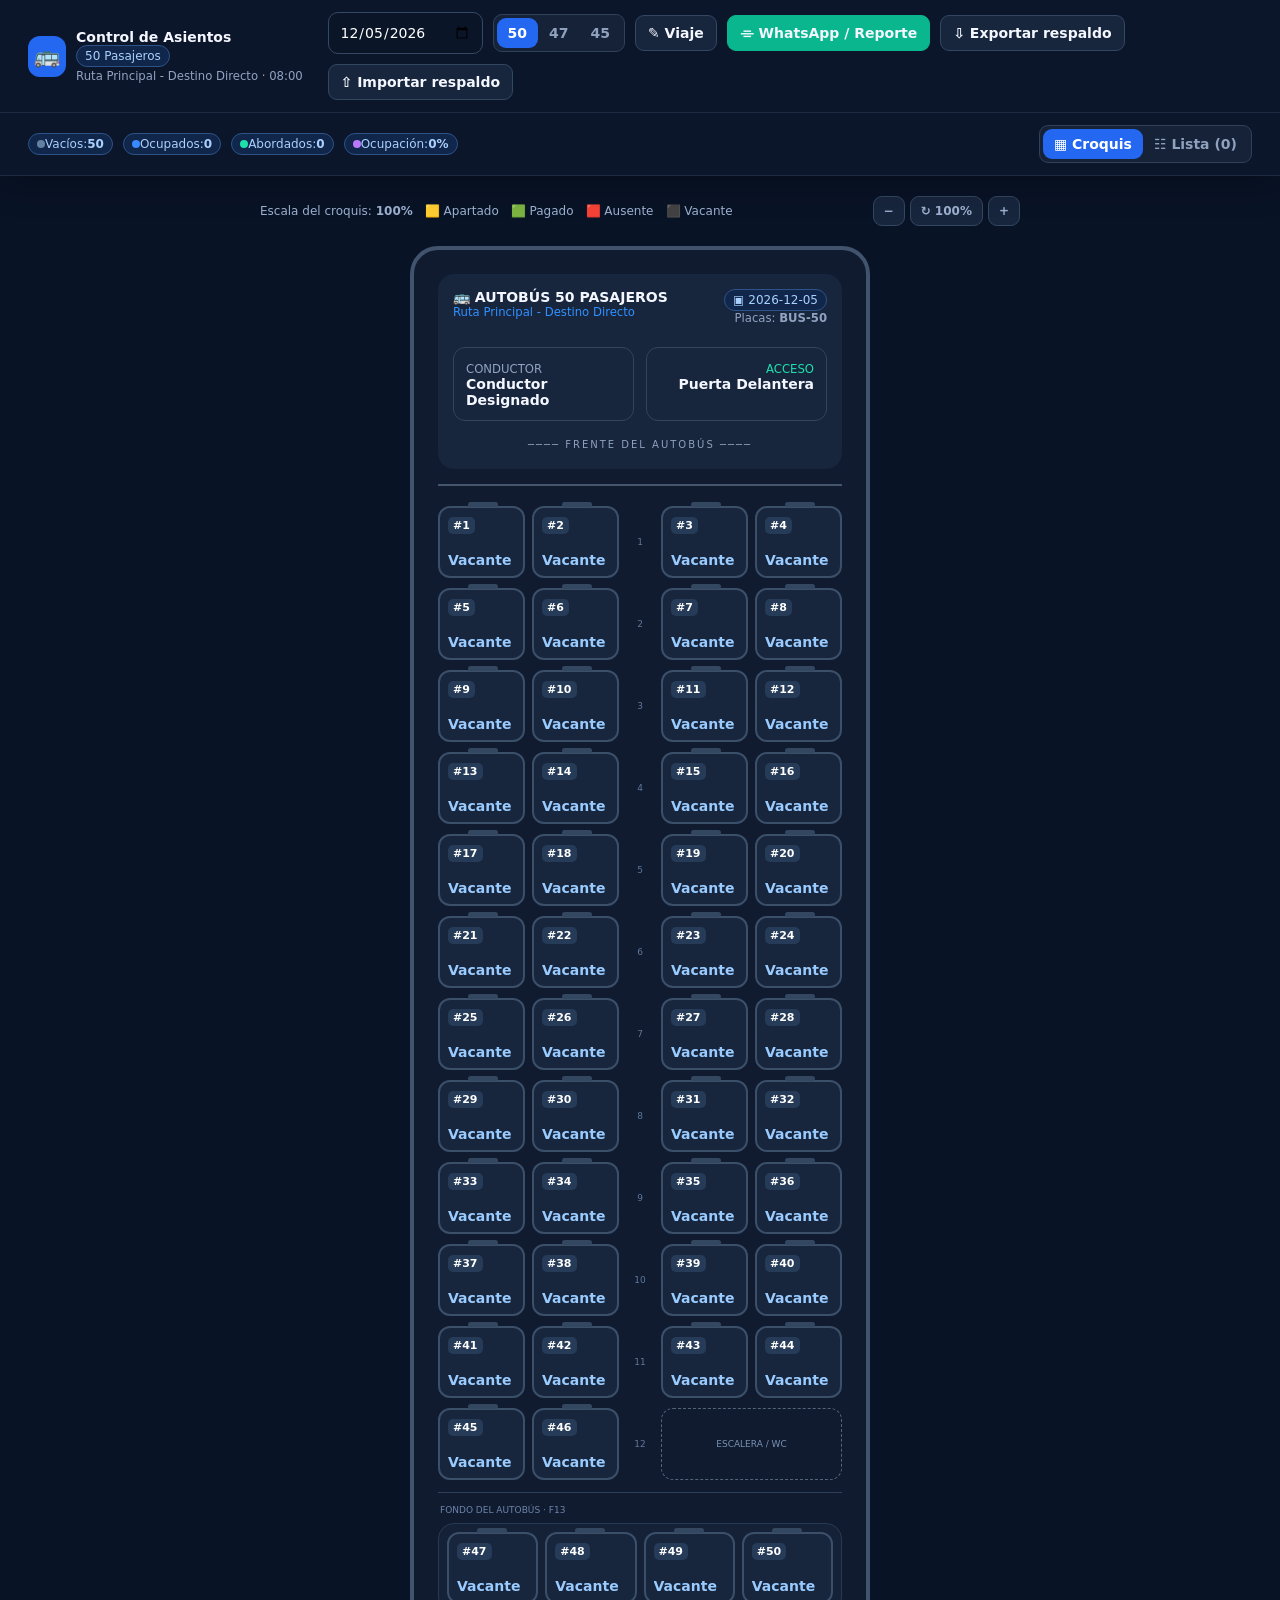
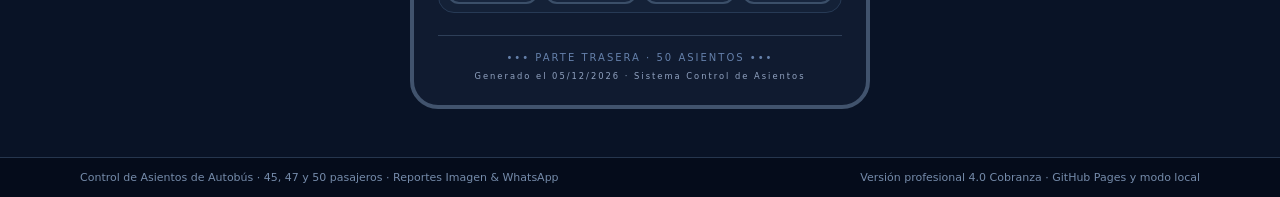
==== ControlAsientosPro_STANDALONE.html @ 3e4edfda "Add files via upload" ====
<!doctype html><html lang="es"><head><meta charset="utf-8"><meta name="viewport" content="width=device-width,initial-scale=1,viewport-fit=cover"><meta name="theme-color" content="#0c162a"><title>Control de Asientos</title><link rel="manifest" href="manifest.webmanifest"><link rel="icon" href="icons/icon.svg"><style>
:root{--bg:#091326;--panel:#111d33;--panel2:#17253d;--line:#2b3c58;--muted:#91a3c1;--blue:#2468f2;--green:#09b68d}*{box-sizing:border-box}body{margin:0;background:var(--bg);color:#f4f7ff;font:14px Inter,system-ui,Arial,sans-serif}button,input,select{font:inherit}button{cursor:pointer;color:inherit;background:#17253d;border:1px solid #344760;border-radius:9px;padding:9px 12px;font-weight:700}button:hover{filter:brightness(1.15)}header{position:sticky;top:0;z-index:10;background:#0c162a;border-bottom:1px solid #1e2b42;box-shadow:0 8px 30px #0004}.top,.sub{max-width:1450px;margin:auto;padding:12px 28px;display:flex;align-items:center;justify-content:space-between;gap:16px}.sub{border-top:1px solid #1e2b42}.brand,.controls,.titleWith{display:flex;align-items:center;gap:10px}.logo{display:grid;place-items:center;width:41px;height:41px;border-radius:12px;background:#2468f2;font-size:21px}.greenbg{background:var(--green)}small{color:var(--muted)}.tag,.pill{display:inline-flex;align-items:center;border:1px solid #2d5388;color:#aad0ff;background:#10264a;border-radius:20px;padding:3px 8px;font-size:12px}.controls{flex-wrap:wrap}.controls input{width:155px}.seg{display:flex;background:#152238;border:1px solid #30415a;border-radius:9px;padding:3px}.seg button{border:0;background:transparent;padding:7px 11px;color:#8fa1bd}.seg .on{color:white;background:var(--blue)}.green{background:var(--green);border-color:var(--green)}input,select{width:100%;color:white;background:#0b1528;border:1px solid #354863;border-radius:10px;padding:11px;outline:none}input:focus,select:focus{border-color:#2877ff}.statsWrap{display:flex;gap:10px;flex-wrap:wrap}.pill i{width:8px;height:8px;border-radius:50%;background:#62809f}.legend{max-width:760px;margin:20px auto;display:flex;align-items:center;gap:12px;flex-wrap:wrap;color:#9db0cf;font-size:12px}.zoom{margin-left:auto;display:flex;gap:5px}.zoom button{padding:7px 10px}main{min-height:80vh;padding:0 20px 48px}.bus{width:460px;margin:auto;border:4px solid #41536d;border-radius:28px;background:#101b30;padding:24px;transform-origin:top center}.busHead{background:#17253d;border-radius:16px;padding:15px}.busTitle{display:flex;justify-content:space-between;gap:8px}.driverRow{display:grid;grid-template-columns:1fr 1fr;gap:12px;margin-top:22px}.info{border:1px solid #33445c;border-radius:12px;padding:12px}.front{text-align:center;margin:18px 0 4px;color:#8fa1bd;font-size:10px;letter-spacing:2px}.seatgrid{display:grid;grid-template-columns:1fr 1fr 28px 1fr 1fr;gap:10px 7px;border-top:2px solid #45556c;padding-top:20px;margin-top:15px}.seat{position:relative;min-height:72px;text-align:left;border:2px solid #3b4f69;background:#17253d;color:#9acbff;border-radius:12px;padding:8px}.seat:before{content:'';position:absolute;top:-6px;left:28px;width:30px;height:5px;border-radius:3px;background:#344760}.seat b{background:#263b57;color:white;border-radius:5px;padding:2px 5px;font-size:11px}.seat span{display:block;margin-top:20px;font-weight:700;overflow:hidden;text-overflow:ellipsis}.seat.reserved{border-color:#eab308;color:#fde68a;background:#eab30818}.seat.paid{border-color:#10b981;color:#a7f3d0;background:#10b98118}.seat.absent{border-color:#ef4444;color:#fecaca;background:#ef444418}.rownum{display:grid;place-items:center;color:#60789a;font-size:9px}.wc{grid-column:4/6;border:1px dashed #52637a;border-radius:12px;display:grid;place-items:center;color:#7890b1;font-size:9px}.rearLabel{border-top:1px solid #2e3f58;margin-top:12px;padding:12px 2px 8px;color:#6d85aa;font-size:9px}.rear{display:grid;grid-template-columns:repeat(4,1fr);gap:7px;background:#142137;border:1px solid #273a55;border-radius:16px;padding:8px}.rearFoot{text-align:center;border-top:1px solid #2e3f58;margin-top:22px;padding-top:16px;color:#6580aa;font-size:10px;letter-spacing:2px}.searchbar{max-width:1120px;margin:32px auto 16px;background:#17253d;border:1px solid #30425c;border-radius:16px;padding:16px;display:flex;gap:12px}.searchbar input{flex:1}.filters{flex-shrink:0}.cards{max-width:1120px;margin:auto;display:grid;grid-template-columns:repeat(3,1fr);gap:12px}.seatCard{display:flex;align-items:center;gap:12px;text-align:left;padding:14px;border-radius:14px;min-height:70px}.num{display:grid;place-items:center;width:42px;height:42px;background:#263952;border-radius:11px;color:#a9c8ef}.seatCard .copy{flex:1}.seatCard .copy b,.seatCard .copy small{display:block}.seatCard .chair{color:#637b9b;font-size:20px}.overlay{position:fixed;inset:0;z-index:50;background:#000b;display:grid;place-items:center;padding:18px;backdrop-filter:blur(5px)}[hidden]{display:none!important}.modal{width:min(730px,100%);max-height:92vh;background:#111d33;border:1px solid #263a57;border-radius:24px;overflow:hidden;box-shadow:0 25px 90px #000}.modal.small{width:min(520px,100%);padding:20px}.modalHead{display:flex;align-items:center;justify-content:space-between;gap:12px;padding:16px 20px;border-bottom:1px solid #23344e}.small .modalHead{padding:0 0 15px}.modalHead h2{margin:0}.x{font-size:22px;padding:7px 12px}.form{display:grid;gap:14px;padding:18px 0}.form label{font-size:11px;text-transform:uppercase;color:#9aabc4;font-weight:800}.form input,.form select{margin-top:7px}.two{display:grid;grid-template-columns:1fr 1fr;gap:12px}.actions{display:flex;gap:10px}.primary{flex:1;background:var(--blue);border-color:var(--blue)}.danger{background:#491825;border-color:#813043;color:#ffb5c0}.tabs{display:grid;grid-template-columns:repeat(3,1fr);border-bottom:1px solid #30425a}.tabs button{border:0;border-bottom:2px solid transparent;border-radius:0;background:transparent;color:#91a2bf;padding:15px}.tabs button.on{color:#1de0ad;border-bottom-color:#1de0ad}.reportBody{overflow:auto;max-height:70vh;padding:20px}.reportActions{display:grid;grid-template-columns:1fr 1fr;gap:10px}.reportActions button{min-height:54px}.format{margin:18px 0;display:flex;align-items:center;justify-content:space-between;gap:10px;background:#17253d;border:1px solid #293c59;border-radius:12px;padding:12px;color:#91a2bf;font-size:12px}.caption{color:#9baac2;font-size:12px;font-weight:800}.preview{background:#071126;padding:12px;border:1px solid #263958;border-radius:17px}.reportCard{background:#111d33;border:1px solid #384a65;border-radius:16px;padding:24px}.reportTitle{display:flex;align-items:start;justify-content:space-between;border-bottom:1px solid #2a3c57;padding-bottom:18px}.tripfacts,.summary{display:grid;grid-template-columns:repeat(4,1fr);gap:8px;margin-top:18px}.tripfacts{background:#050d20;border:1px solid #293b57;border-radius:12px;padding:15px}.tripfacts small,.summary small{display:block;font-size:9px}.progress{height:8px;background:#1c2b42;border-radius:8px;overflow:hidden}.progress div{height:100%;background:#08bd91}.summary>div{background:#1a2740;border-radius:8px;text-align:center;padding:12px}.manifest{margin-top:18px}.manifestRow{display:flex;justify-content:space-between;border-bottom:1px solid #26364e;padding:8px}.empty{border:1px dashed #354762;border-radius:12px;padding:28px;text-align:center;color:#92a4bf}.modalFoot{display:flex;justify-content:flex-end;border-top:1px solid #26364e;padding:12px 20px}footer{display:flex;justify-content:space-between;gap:20px;background:#050c1b;border-top:1px solid #26364e;padding:13px max(20px,calc((100% - 1120px)/2));color:#758baa;font-size:11px}#toast{position:fixed;z-index:100;right:20px;bottom:20px;background:#14243c;border:1px solid #3c5476;border-radius:10px;padding:12px 16px;opacity:0;transform:translateY(15px);transition:.2s;pointer-events:none}#toast.show{opacity:1;transform:none}@media(max-width:900px){.top,.sub{align-items:flex-start;flex-direction:column;padding:12px 16px}.cards{grid-template-columns:repeat(2,1fr)}.searchbar{flex-direction:column}.filters{overflow:auto}.reportActions{grid-template-columns:1fr}.format{align-items:flex-start;flex-direction:column}.tripfacts,.summary{grid-template-columns:repeat(2,1fr)}}@media(max-width:580px){main{padding-left:8px;padding-right:8px}.legend{padding:0 8px}.bus{width:430px}.cards{grid-template-columns:1fr}.two{grid-template-columns:1fr}.controls{width:100%}.controls>*{flex:1}.tabs button{font-size:10px;padding:12px 4px}.reportBody{padding:12px}.reportCard{padding:14px}.reportTitle{flex-direction:column}.titleWith h2{font-size:16px}footer{flex-direction:column}.searchbar{margin-top:15px}}
.three{display:grid;grid-template-columns:repeat(3,1fr);gap:12px}.financeBox{border:1px solid #315071;background:#0b172b;border-radius:14px;padding:14px}.financeBox h3{margin:0 0 12px;color:#60a5fa}.moneyLine{display:flex;gap:10px;flex-wrap:wrap;margin-top:6px;font-size:11px}.moneyLine .due{color:#fbbf24}.moneyLine .paidMoney{color:#34d399}.moneyLine .debt{color:#f87171}.financialSummary{display:grid;grid-template-columns:repeat(3,1fr);gap:8px;margin:14px 0}.financialSummary>div{background:#15243b;border:1px solid #2b405f;border-radius:10px;padding:12px;text-align:center}.financialSummary small{display:block}.financialSummary b{display:block;margin-top:5px;font-size:16px}.financeTable{width:100%;border-collapse:collapse;margin-top:12px;font-size:11px}.financeTable th,.financeTable td{padding:8px;border-bottom:1px solid #293b57;text-align:left}.financeTable th{color:#91a3c1}.right{text-align:right!important}@media(max-width:700px){.three,.financialSummary{grid-template-columns:1fr}.financeTable{font-size:10px}.financeTable th,.financeTable td{padding:6px}}
</style></head><body>
<header><div class="top"><div class="brand"><div class="logo">🚌</div><div><div><b>Control de Asientos</b> <span class="tag" id="capTag">50 Pasajeros</span></div><small id="tripLine">Ruta Principal - Destino Directo · 08:00</small></div></div><div class="controls"><input id="date" type="date"><div class="seg" id="caps"><button data-cap="50" class="on">50</button><button data-cap="47">47</button><button data-cap="45">45</button></div><button id="tripBtn">✎ Viaje</button><button class="green" id="reportBtn">⌯ WhatsApp / Reporte</button><button id="backupBtn">⇩ Exportar respaldo</button><button id="restoreBtn">⇧ Importar respaldo</button></div></div><div class="sub"><div id="stats"></div><div class="seg"><button id="layoutBtn" class="on">▦ Croquis</button><button id="listBtn">☷ Lista (<span id="listCount">0</span>)</button></div></div></header>
<main><div class="legend"><span>Escala del croquis: <b id="scaleLabel">100%</b></span><span>🟨 Apartado</span><span>🟩 Pagado</span><span>🟥 Ausente</span><span>⬛ Vacante</span><div class="zoom"><button id="zoomOut">−</button><button id="zoomReset">↻ 100%</button><button id="zoomIn">+</button></div></div><section id="layoutView"><div id="bus" class="bus"></div></section><section id="listView" hidden><div class="searchbar"><input id="search" placeholder="⌕  Buscar por asiento (#), nombre, boleto o destino..."><div id="filters" class="seg filters"><button data-filter="all" class="on">Todos</button><button data-filter="occupied">Ocupados</button><button data-filter="paid">Abordados</button><button data-filter="vacant">Vacantes</button></div></div><div id="seatList" class="cards"></div></section></main>
<footer>Control de Asientos de Autobús · 45, 47 y 50 pasajeros · Reportes Imagen & WhatsApp <span>Versión profesional 4.0 Cobranza · GitHub Pages y modo local</span></footer>
<div id="seatModal" class="overlay" hidden><div class="modal small"><div class="modalHead"><div><small>ADMINISTRAR ASIENTO</small><h2 id="seatTitle"></h2></div><button class="x" data-close="seatModal">×</button></div><div class="form"><label>Nombre del pasajero<input id="passenger" autocomplete="name"></label><div class="two"><label>Teléfono<input id="phone" inputmode="tel"></label><label>Estado<select id="status"><option value="reserved">Apartado</option><option value="paid">Pagado / abordado</option><option value="absent">Ausente</option></select></label></div><div class="two"><label>Origen<input id="origin"></label><label>Destino<input id="destination"></label></div><label>Boleto / referencia<input id="ticket"></label><div class="financeBox"><h3>Control de cobro</h3><div class="three"><label>Cantidad a cobrar (MXN)<input id="fare" type="number" min="0" step="0.01" inputmode="decimal" placeholder="0.00"></label><label>Cantidad abonada (MXN)<input id="deposit" type="number" min="0" step="0.01" inputmode="decimal" placeholder="0.00"></label><label>Saldo pendiente (MXN)<input id="balance" type="text" readonly></label></div><small>El saldo se calcula automáticamente: cantidad a cobrar menos cantidad abonada.</small></div></div><div class="actions"><button class="primary" id="saveSeat">✓ Guardar asiento</button><button class="danger" id="freeSeat">⊘ Liberar</button></div></div></div>
<div id="tripModal" class="overlay" hidden><div class="modal small"><div class="modalHead"><h2>Configuración del viaje</h2><button class="x" data-close="tripModal">×</button></div><div class="form"><label>Ruta<input id="route"></label><label>Hora de salida<input type="time" id="time"></label><label>Conductor<input id="driver"></label><label>Placas / unidad<input id="plate"></label></div><div class="actions"><button class="primary" id="saveTrip">Guardar viaje</button></div></div></div>
<div id="reportModal" class="overlay" hidden><div class="modal report"><div class="modalHead"><div class="titleWith"><div class="logo greenbg">⌯</div><div><h2>Reporte PDF, WhatsApp y Correo</h2><small>Genera un PDF, descarga, comparte por WhatsApp o envía por correo</small></div></div><button class="x" data-close="reportModal">×</button></div><div class="tabs"><button class="on" data-rtab="manifest">▣ Reporte Manifiesto</button><button data-rtab="layout">▧ Croquis Autobús</button><button data-rtab="json">◫ Respaldo JSON</button></div><div class="reportBody"><div class="reportActions"><button class="green" id="downloadPdf">▣ Crear y Descargar Reporte PDF</button><button id="sharePdf">⌯ Compartir PDF (WhatsApp / Correo)</button><button id="emailPdf">✉ Enviar por Correo</button><button id="whatsappPdf">◯ Enviar por WhatsApp</button><button id="shareImage">⌯ Compartir Imagen</button><button id="downloadImage">⇩ Descargar Imagen (PNG)</button><button id="copyImage">▣ Copiar Imagen (WhatsApp Web PC)</button><button id="shareText">➤ Enviar Resumen de Texto</button></div><div class="format"><b>Formato de Imagen Generada:</b><div class="seg"><button data-format="png" class="on">PNG (Alta Nitidez)</button><button data-format="jpg">JPG (Menor Peso)</button></div></div><p class="caption">VISTA PREVIA DEL REPORTE IMAGEN QUE SE ENVIARÁ:</p><div id="reportPreview" class="preview"></div></div><div class="modalFoot"><button data-close="reportModal">Cerrar</button></div></div></div>
<div id="toast"></div><input id="importFile" type="file" accept="application/json" hidden><script>
const KEY='controlAsientos_v4';const $=s=>document.querySelector(s),$$=s=>[...document.querySelectorAll(s)];
const blank=()=>Array.from({length:50},(_,i)=>({id:i+1,status:'vacant',passenger:'',phone:'',origin:'',destination:'',ticket:'',fare:0,deposit:0}));
let state=JSON.parse(localStorage.getItem(KEY)||'null')||{capacity:50,date:new Date().toISOString().slice(0,10),scale:100,view:'layout',filter:'all',format:'png',trip:{route:'Ruta Principal - Destino Directo',time:'08:00',driver:'Conductor Designado',plate:'BUS-50'},seats:blank()};
state.seats=(state.seats||blank()).map((s,i)=>({...blank()[i],...s,fare:Number(s.fare)||0,deposit:Number(s.deposit)||0}));let selected=null;const money=n=>new Intl.NumberFormat('es-MX',{style:'currency',currency:'MXN'}).format(Number(n)||0);const balanceOf=s=>Math.max(0,(Number(s.fare)||0)-(Number(s.deposit)||0));const labels={vacant:'Vacante',reserved:'Apartado',paid:'Pagado',absent:'Ausente'};
function save(){localStorage.setItem(KEY,JSON.stringify(state))}function toast(t){let e=$('#toast');e.textContent=t;e.classList.add('show');setTimeout(()=>e.classList.remove('show'),1800)}
function stats(){let a=state.seats.slice(0,state.capacity),occupied=a.filter(s=>s.status!='vacant').length,paid=a.filter(s=>s.status=='paid').length;const totalFare=a.reduce((t,s)=>t+(Number(s.fare)||0),0),totalDeposit=a.reduce((t,s)=>t+(Number(s.deposit)||0),0),totalBalance=Math.max(0,totalFare-totalDeposit);return{occupied,paid,vacant:state.capacity-occupied,percent:Math.round(occupied/state.capacity*100),reserved:a.filter(s=>s.status=='reserved').length,totalFare,totalDeposit,totalBalance}}
function seatButton(s){return `<button class="seat ${s.status}" data-seat="${s.id}"><b>#${s.id}</b><span>${s.passenger||labels[s.status]}${s.passenger?`<small style="display:block;margin-top:4px;color:${balanceOf(s)>0?'#fbbf24':'#34d399'}">${balanceOf(s)>0?'Debe '+money(balanceOf(s)):'Liquidado'}</small>`:''}</span></button>`}
function renderBus(){let rows='';for(let r=0;r<11;r++){let ids=[r*4+1,r*4+2,null,r*4+3,r*4+4];rows+=ids.map(id=>id?seatButton(state.seats[id-1]):`<div class="rownum">${r+1}</div>`).join('')}let extra='';if(state.capacity>=45)extra+=seatButton(state.seats[44]);if(state.capacity>=46)extra+=seatButton(state.seats[45]);extra+=`<div class="rownum">12</div><div class="wc">ESCALERA / WC</div>`;let rear=[47,48,49,50].filter(n=>n<=state.capacity).map(n=>seatButton(state.seats[n-1])).join('');$('#bus').innerHTML=`<div class="busHead"><div class="busTitle"><div><b>🚌 AUTOBÚS ${state.capacity} PASAJEROS</b><small style="display:block;color:#3191ff">${state.trip.route}</small></div><div style="text-align:right"><span class="tag">▣ ${state.date}</span><small style="display:block">Placas: <b>${state.trip.plate}</b></small></div></div><div class="driverRow"><div class="info"><small>CONDUCTOR</small><br><b>${state.trip.driver}</b></div><div class="info" style="text-align:right"><small style="color:#1de0ad">ACCESO</small><br><b>Puerta Delantera</b></div></div><div class="front">──── FRENTE DEL AUTOBÚS ────</div></div><div class="seatgrid">${rows}${extra}</div><div class="rearLabel">FONDO DEL AUTOBÚS · F13</div><div class="rear">${rear}</div><div class="rearFoot">••• PARTE TRASERA · ${state.capacity} ASIENTOS •••<small style="display:block;margin-top:8px">Generado el ${state.date.split('-').reverse().join('/')} · Sistema Control de Asientos</small></div>`;$('#bus').style.transform=`scale(${state.scale/100})`}
function renderList(){let q=$('#search').value.toLowerCase();let arr=state.seats.slice(0,state.capacity).filter(s=>{let match=!q||('#'+s.id+' '+s.passenger+' '+s.ticket+' '+s.destination).toLowerCase().includes(q);let f=state.filter=='all'||state.filter=='vacant'&&s.status=='vacant'||state.filter=='paid'&&s.status=='paid'||state.filter=='occupied'&&s.status!='vacant';return match&&f});$('#seatList').innerHTML=arr.map(s=>`<button class="seatCard ${s.status}" data-seat="${s.id}"><span class="num">#${s.id}</span><span class="copy"><b>${s.passenger||labels[s.status]}</b><small>${s.passenger?(s.destination||'Sin destino'):'Toca para asignar pasajero'}</small>${s.passenger?`<span class="moneyLine"><b class="due">Cobro ${money(s.fare)}</b><b class="paidMoney">Abono ${money(s.deposit)}</b><b class="debt">Saldo ${money(balanceOf(s))}</b></span>`:''}</span><span class="chair">▱</span></button>`).join('')}
function render(){let st=stats();$('#date').value=state.date;$('#capTag').textContent=state.capacity+' Pasajeros';$('#tripLine').textContent=`${state.trip.route} · ${state.trip.time}`;$('#stats').innerHTML=`<div class="statsWrap"><span class="pill"><i></i>Vacíos: <b>${st.vacant}</b></span><span class="pill"><i style="background:#3989ff"></i>Ocupados: <b>${st.occupied}</b></span><span class="pill"><i style="background:#1de0ad"></i>Abordados: <b>${st.paid}</b></span><span class="pill"><i style="background:#b978ff"></i>Ocupación: <b>${st.percent}%</b></span></div>`;$('#listCount').textContent=st.occupied;$('#scaleLabel').textContent=state.scale+'%';$$('#caps button').forEach(b=>b.classList.toggle('on',+b.dataset.cap==state.capacity));$('#layoutView').hidden=state.view!='layout';$('#listView').hidden=state.view!='list';$('#layoutBtn').classList.toggle('on',state.view=='layout');$('#listBtn').classList.toggle('on',state.view=='list');renderBus();renderList();save()}
function openSeat(id){selected=state.seats[id-1];$('#seatTitle').textContent='Asiento #'+id;['passenger','phone','origin','destination','ticket'].forEach(k=>$('#'+k).value=selected[k]||'');$('#fare').value=selected.fare||'';$('#deposit').value=selected.deposit||'';updateBalanceField();$('#status').value=selected.status=='vacant'?'reserved':selected.status;$('#freeSeat').style.display=selected.status=='vacant'?'none':'';$('#seatModal').hidden=false}
document.addEventListener('click',e=>{let s=e.target.closest('[data-seat]');if(s)openSeat(+s.dataset.seat);let c=e.target.closest('[data-close]');if(c)$('#'+c.dataset.close).hidden=true});
function updateBalanceField(){const fare=Math.max(0,Number($('#fare').value)||0),deposit=Math.max(0,Number($('#deposit').value)||0);$('#balance').value=money(Math.max(0,fare-deposit));}$('#fare').oninput=updateBalanceField;$('#deposit').oninput=updateBalanceField;
$('#saveSeat').onclick=()=>{let p=$('#passenger').value.trim();if(!p)return toast('Captura el nombre del pasajero');Object.assign(selected,{passenger:p,phone:$('#phone').value,origin:$('#origin').value,destination:$('#destination').value,ticket:$('#ticket').value,fare:Math.max(0,Number($('#fare').value)||0),deposit:Math.max(0,Number($('#deposit').value)||0),status:$('#status').value});$('#seatModal').hidden=true;render();toast('Asiento guardado')};$('#freeSeat').onclick=()=>{Object.assign(selected,{status:'vacant',passenger:'',phone:'',origin:'',destination:'',ticket:'',fare:0,deposit:0});$('#seatModal').hidden=true;render();toast('Asiento liberado')};
$$('#caps button').forEach(b=>b.onclick=()=>{state.capacity=+b.dataset.cap;state.trip.plate='BUS-'+state.capacity;render()});$('#date').onchange=e=>{state.date=e.target.value;render()};$('#layoutBtn').onclick=()=>{state.view='layout';render()};$('#listBtn').onclick=()=>{state.view='list';render()};$('#zoomOut').onclick=()=>{state.scale=Math.max(70,state.scale-10);render()};$('#zoomIn').onclick=()=>{state.scale=Math.min(130,state.scale+10);render()};$('#zoomReset').onclick=()=>{state.scale=100;render()};$('#search').oninput=renderList;$$('#filters button').forEach(b=>b.onclick=()=>{state.filter=b.dataset.filter;$$('#filters button').forEach(x=>x.classList.toggle('on',x==b));renderList()});
$('#tripBtn').onclick=()=>{Object.entries(state.trip).forEach(([k,v])=>$('#'+k).value=v);$('#tripModal').hidden=false};$('#saveTrip').onclick=()=>{['route','time','driver','plate'].forEach(k=>state.trip[k]=$('#'+k).value);$('#tripModal').hidden=true;render();toast('Viaje actualizado')};
function reportText(){let st=stats(),p=state.seats.slice(0,state.capacity).filter(s=>s.status!='vacant');return `*REPORTE DE VIAJE Y COBRANZA*\n${state.trip.route}\nFecha: ${state.date}\nSalida: ${state.trip.time}\nConductor: ${state.trip.driver}\nUnidad: ${state.trip.plate}\nOcupación: ${st.occupied}/${state.capacity} (${st.percent}%)\n\n*RESUMEN DE COBRANZA*\nTotal a cobrar: ${money(st.totalFare)}\nTotal abonado: ${money(st.totalDeposit)}\nSaldo pendiente: ${money(st.totalBalance)}\n\n*PASAJEROS*\n${p.length?p.map(s=>`#${s.id} ${s.passenger} · ${labels[s.status]} · Cobro ${money(s.fare)} · Abono ${money(s.deposit)} · Saldo ${money(balanceOf(s))}${s.destination?' · '+s.destination:''}`).join('\n'):'Sin pasajeros asignados.'}`}
function renderReport(){let st=stats(),p=state.seats.slice(0,state.capacity).filter(s=>s.status!='vacant');$('#reportPreview').innerHTML=`<div class="reportCard" id="capture"><div class="reportTitle"><div><span class="tag">REPORTE DE VIAJE, MANIFIESTO Y COBRANZA</span><h2>${state.trip.route}</h2></div><div><small>Autobús / Placa</small><b style="display:block;color:#1de0ad">${state.trip.plate}</b></div></div><div class="tripfacts"><div><small>FECHA</small><b>${state.date}</b></div><div><small>HORA SALIDA</small><b>${state.trip.time}</b></div><div><small>CONDUCTOR</small><b>${state.trip.driver}</b></div><div><small>CAPACIDAD</small><b>${state.capacity} Asientos</b></div></div><p><b>Ocupación del Autobús</b><b style="float:right;color:#1de0ad">${st.occupied}/${state.capacity} (${st.percent}%)</b></p><div class="progress"><div style="width:${st.percent}%"></div></div><div class="summary"><div><small>Ocupados</small><b>${st.occupied}</b></div><div><small>Libres</small><b style="color:#1de0ad">${st.vacant}</b></div><div><small>Pagados</small><b style="color:#1de0ad">${st.paid}</b></div><div><small>Apartados</small><b style="color:#ffd21a">${st.reserved}</b></div></div><div class="financialSummary"><div><small>TOTAL A COBRAR</small><b style="color:#60a5fa">${money(st.totalFare)}</b></div><div><small>TOTAL ABONADO</small><b style="color:#34d399">${money(st.totalDeposit)}</b></div><div><small>SALDO PENDIENTE</small><b style="color:#f87171">${money(st.totalBalance)}</b></div></div><div class="manifest"><small>DETALLE POR PASAJERO / ASIENTO (${p.length})</small>${p.length?`<div style="overflow:auto"><table class="financeTable"><thead><tr><th>Asiento</th><th>Pasajero</th><th>Estado</th><th class="right">Cobro</th><th class="right">Abono</th><th class="right">Saldo</th></tr></thead><tbody>${p.map(s=>`<tr><td>#${s.id}</td><td>${s.passenger}</td><td>${labels[s.status]}</td><td class="right">${money(s.fare)}</td><td class="right">${money(s.deposit)}</td><td class="right" style="color:${balanceOf(s)>0?'#f87171':'#34d399'}">${money(balanceOf(s))}</td></tr>`).join('')}</tbody></table></div>`:'<div class="empty">Sin pasajeros asignados aún en este viaje.</div>'}</div></div>`}
$('#reportBtn').onclick=()=>{renderReport();$('#reportModal').hidden=false};$$('[data-format]').forEach(b=>b.onclick=()=>{state.format=b.dataset.format;$$('[data-format]').forEach(x=>x.classList.toggle('on',x==b));$('#downloadImage').textContent='⇩ Descargar Imagen ('+state.format.toUpperCase()+')';save()});
async function captureBlob(){let node=$('#capture'),clone=node.cloneNode(true),w=node.scrollWidth,h=node.scrollHeight;let css=[...document.styleSheets].map(s=>{try{return [...s.cssRules].map(r=>r.cssText).join('')}catch{return''}}).join('');let xml=`<svg xmlns="http://www.w3.org/2000/svg" width="${w}" height="${h}"><foreignObject width="100%" height="100%"><div xmlns="http://www.w3.org/1999/xhtml"><style>${css}</style>${clone.outerHTML}</div></foreignObject></svg>`;let svg=new Blob([xml],{type:'image/svg+xml'}),url=URL.createObjectURL(svg),img=new Image();await new Promise((res,rej)=>{img.onload=res;img.onerror=rej;img.src=url});let c=document.createElement('canvas');c.width=w*2;c.height=h*2;let x=c.getContext('2d');x.scale(2,2);x.drawImage(img,0,0);URL.revokeObjectURL(url);return await new Promise(res=>c.toBlob(res,state.format=='jpg'?'image/jpeg':'image/png',.92))}

function pdfEscape(s){return String(s).replace(/\\/g,'\\\\').replace(/\(/g,'\\(').replace(/\)/g,'\\)').replace(/[^\x20-\x7E]/g,c=>{const map={'á':'a','é':'e','í':'i','ó':'o','ú':'u','Á':'A','É':'E','Í':'I','Ó':'O','Ú':'U','ñ':'n','Ñ':'N','ü':'u','Ü':'U','•':'-'};return map[c]||'?'});}
function wrapPdf(text,max=88){const out=[];String(text).split('\n').forEach(line=>{if(!line){out.push('');return}let words=line.split(/\s+/),cur='';words.forEach(w=>{if((cur+' '+w).trim().length>max){out.push(cur);cur=w}else cur=(cur+' '+w).trim()});out.push(cur)});return out;}
function createPdfBlob(){
  const st=stats(), passengers=state.seats.slice(0,state.capacity).filter(s=>s.status!='vacant');
  const lines=[
    'REPORTE DE VIAJE Y MANIFIESTO','',state.trip.route,
    `Fecha: ${state.date}    Hora de salida: ${state.trip.time}`,
    `Conductor: ${state.trip.driver}`,
    `Autobus / Placa: ${state.trip.plate}    Capacidad: ${state.capacity} asientos`,
    `Ocupacion: ${st.occupied}/${state.capacity} (${st.percent}%)    Libres: ${st.vacant}    Pagados: ${st.paid}    Apartados: ${st.reserved}`,
    '', 'RESUMEN DE COBRANZA',
    `Total a cobrar: ${money(st.totalFare)}    Total abonado: ${money(st.totalDeposit)}    Saldo pendiente: ${money(st.totalBalance)}`,
    '','DETALLE POR PASAJERO / ASIENTO'
  ];
  if(!passengers.length) lines.push('Sin pasajeros asignados en este viaje.');
  passengers.forEach(s=>lines.push(`#${s.id} ${s.passenger} | ${labels[s.status]} | Cobro ${money(s.fare)} | Abono ${money(s.deposit)} | Saldo ${money(balanceOf(s))} | ${s.origin||'Sin origen'} - ${s.destination||'Sin destino'}${s.phone?' | Tel: '+s.phone:''}${s.ticket?' | Boleto: '+s.ticket:''}`));
  lines.push('','Generado por Control de Asientos de Autobus');
  const wrapped=wrapPdf(lines.join('\n'));
  const pages=[]; for(let i=0;i<wrapped.length;i+=48) pages.push(wrapped.slice(i,i+48));
  const objects=[]; const add=s=>(objects.push(s),objects.length);
  const font=add('<< /Type /Font /Subtype /Type1 /BaseFont /Helvetica >>');
  const pageIds=[];
  const contentIds=[];
  pages.forEach((page,pi)=>{
    let y=760, cmds=['BT','/F1 10 Tf'];
    page.forEach((line,li)=>{const size=(pi===0&&li===0)?16:10;cmds.push(`/${'F1'} ${size} Tf 50 ${y} Td (${pdfEscape(line)}) Tj ${-50} ${-(y-14)} Td`);y-=14});
    cmds.push('ET'); const stream=cmds.join('\n');
    contentIds.push(add(`<< /Length ${stream.length} >>\nstream\n${stream}\nendstream`));
    pageIds.push(add('PENDING'));
  });
  const pagesId=objects.length+1; objects.push('PAGES_PENDING');
  pageIds.forEach((id,i)=>objects[id-1]=`<< /Type /Page /Parent ${pagesId} 0 R /MediaBox [0 0 612 792] /Resources << /Font << /F1 ${font} 0 R >> >> /Contents ${contentIds[i]} 0 R >>`);
  objects[pagesId-1]=`<< /Type /Pages /Kids [${pageIds.map(id=>id+' 0 R').join(' ')}] /Count ${pageIds.length} >>`;
  const catalog=add(`<< /Type /Catalog /Pages ${pagesId} 0 R >>`);
  let pdf='%PDF-1.4\n', offsets=[0]; objects.forEach((o,i)=>{offsets[i+1]=pdf.length;pdf+=`${i+1} 0 obj\n${o}\nendobj\n`});
  const xref=pdf.length; pdf+=`xref\n0 ${objects.length+1}\n0000000000 65535 f \n`; for(let i=1;i<=objects.length;i++)pdf+=String(offsets[i]).padStart(10,'0')+' 00000 n \n';
  pdf+=`trailer\n<< /Size ${objects.length+1} /Root ${catalog} 0 R >>\nstartxref\n${xref}\n%%EOF`;
  return new Blob([pdf],{type:'application/pdf'});
}
function pdfFile(){return new File([createPdfBlob()],`reporte-asientos-${state.date}.pdf`,{type:'application/pdf'});}
function downloadPdf(){const f=pdfFile(),a=document.createElement('a');a.href=URL.createObjectURL(f);a.download=f.name;a.click();setTimeout(()=>URL.revokeObjectURL(a.href),1000);toast('Reporte PDF descargado');}
async function sharePdf(){const f=pdfFile();if(navigator.share&&navigator.canShare?.({files:[f]})){try{await navigator.share({title:'Reporte de viaje',text:reportText(),files:[f]})}catch(e){if(e.name!='AbortError')toast('No fue posible compartir el PDF')}}else{downloadPdf();toast('PDF descargado. Adjuntalo en WhatsApp o correo.')}}
$('#downloadPdf').onclick=downloadPdf;
$('#sharePdf').onclick=sharePdf;
$('#whatsappPdf').onclick=async()=>{const f=pdfFile();if(navigator.share&&navigator.canShare?.({files:[f]})){try{await navigator.share({title:'Reporte para WhatsApp',text:reportText(),files:[f]})}catch(e){if(e.name!='AbortError')toast('No fue posible compartir')}}else{downloadPdf();window.open('https://wa.me/?text='+encodeURIComponent(reportText()+'\n\nEl reporte PDF fue descargado. Adjuntalo en este chat.'),'_blank')}};
$('#emailPdf').onclick=async()=>{const f=pdfFile();if(navigator.share&&navigator.canShare?.({files:[f]})){try{await navigator.share({title:'Reporte de viaje',text:reportText(),files:[f]});return}catch(e){if(e.name=='AbortError')return}}downloadPdf();const subject=encodeURIComponent('Reporte de viaje - '+state.trip.route+' - '+state.date),body=encodeURIComponent(reportText()+'\n\nAdjunto manualmente el reporte PDF descargado.');window.location.href=`mailto:?subject=${subject}&body=${body}`;};

$('#downloadImage').onclick=async()=>{try{let b=await captureBlob(),a=document.createElement('a');a.href=URL.createObjectURL(b);a.download=`reporte-asientos-${state.date}.${state.format}`;a.click();setTimeout(()=>URL.revokeObjectURL(a.href),1000);toast('Imagen descargada')}catch{toast('No fue posible generar la imagen')}};$('#copyImage').onclick=async()=>{try{let b=await captureBlob();await navigator.clipboard.write([new ClipboardItem({'image/png':b})]);toast('Imagen copiada')}catch{toast('El navegador no permite copiar esta imagen')}};$('#shareText').onclick=()=>window.open('https://wa.me/?text='+encodeURIComponent(reportText()),'_blank');$('#shareImage').onclick=async()=>{try{let b=await captureBlob(),f=new File([b],`reporte.${state.format}`,{type:b.type});if(navigator.share&&navigator.canShare?.({files:[f]}))await navigator.share({title:'Reporte de viaje',text:reportText(),files:[f]});else window.open('https://wa.me/?text='+encodeURIComponent(reportText()),'_blank')}catch(e){if(e.name!='AbortError')toast('No fue posible compartir')}};
function downloadJSON(){let a=document.createElement('a'),b=new Blob([JSON.stringify(state,null,2)],{type:'application/json'});a.href=URL.createObjectURL(b);a.download=`respaldo-asientos-${state.date}.json`;a.click();setTimeout(()=>URL.revokeObjectURL(a.href),1000)}$('#backupBtn').onclick=downloadJSON;$$('[data-rtab]').forEach(b=>b.onclick=()=>{if(b.dataset.rtab=='json')downloadJSON();$$('[data-rtab]').forEach(x=>x.classList.toggle('on',x==b))});
$('#restoreBtn').onclick=()=>$('#importFile').click();
$('#importFile').onchange=async e=>{const f=e.target.files?.[0];if(!f)return;try{const d=JSON.parse(await f.text());if(!d||!Array.isArray(d.seats)||!d.trip)throw new Error('Formato incorrecto');state=d;save();render();toast('Respaldo restaurado correctamente')}catch(err){toast('El archivo no es un respaldo válido')}finally{e.target.value=''}};
if(location.protocol!=='file:'&&'serviceWorker'in navigator)navigator.serviceWorker.register('./sw.js').catch(()=>{});render();
</script></body></html>
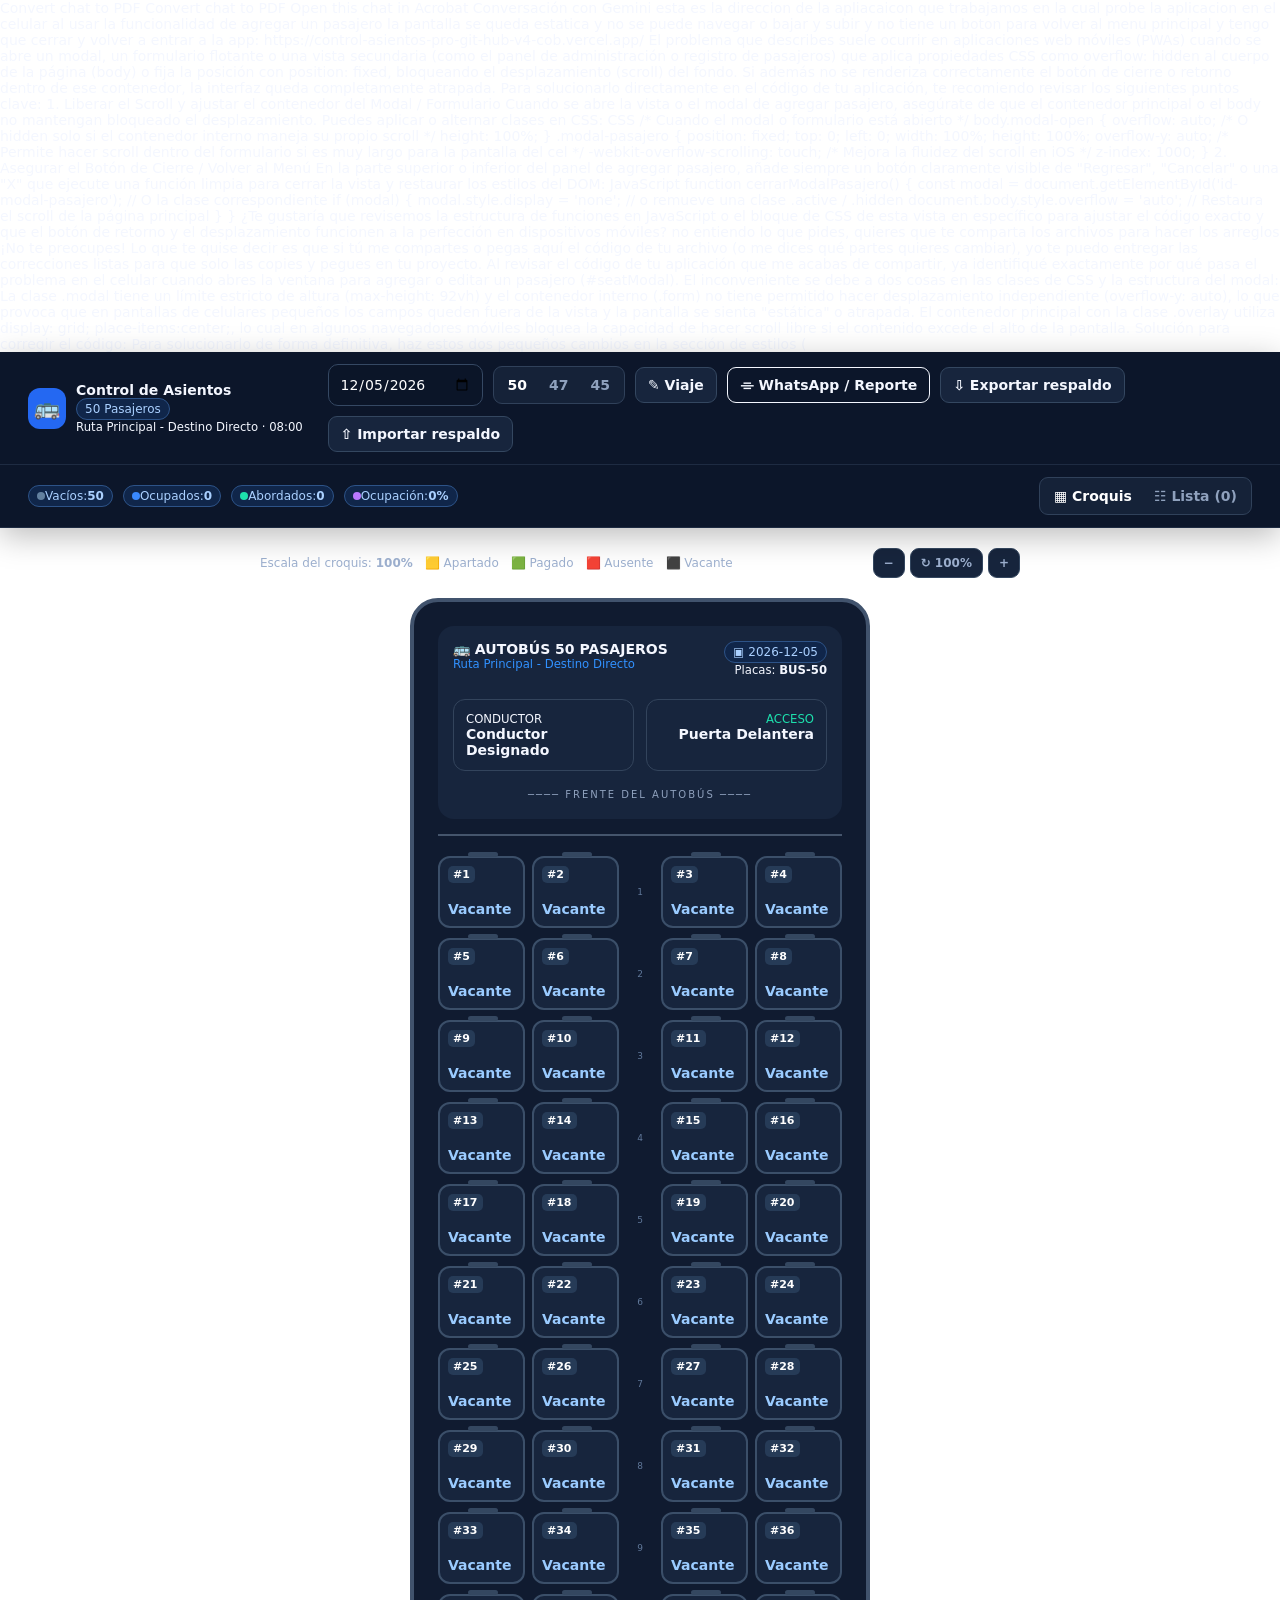
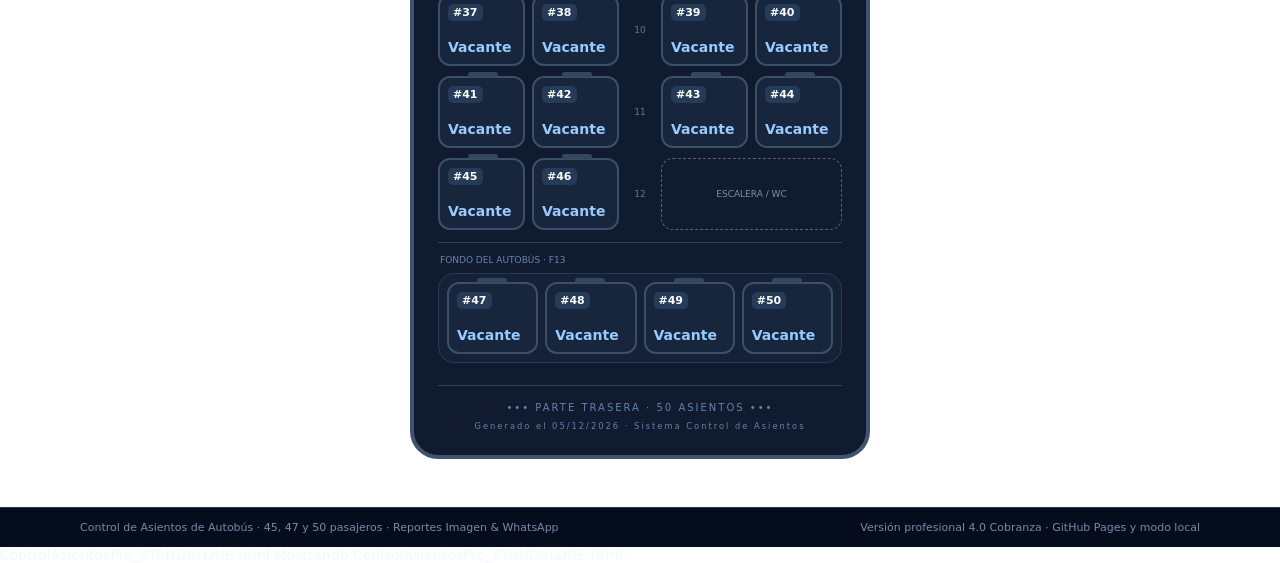
==== commit 5b8dcf8f: "Fix mobile scrolling and modal button issues Updated modal styles and functionality for better mobil" ====
--- a/ControlAsientosPro_STANDALONE.html
+++ b/ControlAsientosPro_STANDALONE.html
@@ -1,5 +1,121 @@
+Convert chat to PDF
+Convert chat to PDF
+Open this chat in Acrobat
+Conversación con Gemini
+esta es la direccion de la apliacaicon que trabajamos en la cual probe la aplicacion en el celular al usar la funcionalidad de agregar un pasajero la pantalla se queda estatica y no se puede navegar o bajar y subir y no tiene un boton para volver al menu principal y tengo que cerrar y volver a entrar a la app: https://control-asientos-pro-git-hub-v4-cob.vercel.app/
+
+El problema que describes suele ocurrir en aplicaciones web móviles (PWAs) cuando se abre un modal, un formulario flotante o una vista secundaria (como el panel de administración o registro de pasajeros) que aplica propiedades CSS como overflow: hidden al cuerpo de la página (body) o fija la posición con position: fixed, bloqueando el desplazamiento (scroll) del fondo. Si además no se renderiza correctamente el botón de cierre o retorno dentro de ese contenedor, la interfaz queda completamente atrapada.
+
+Para solucionarlo directamente en el código de tu aplicación, te recomiendo revisar los siguientes puntos clave:
+
+1. Liberar el Scroll y ajustar el contenedor del Modal / Formulario
+Cuando se abre la vista o el modal de agregar pasajero, asegúrate de que el contenedor principal o el body no mantengan bloqueado el desplazamiento. Puedes aplicar o alternar clases en CSS:
+
+CSS
+/* Cuando el modal o formulario está abierto */
+body.modal-open {
+  overflow: auto; /* O hidden solo si el contenedor interno maneja su propio scroll */
+  height: 100%;
+}
+
+.modal-pasajero {
+  position: fixed;
+  top: 0;
+  left: 0;
+  width: 100%;
+  height: 100%;
+  overflow-y: auto; /* Permite hacer scroll dentro del formulario si es muy largo para la pantalla del cel */
+  -webkit-overflow-scrolling: touch; /* Mejora la fluidez del scroll en iOS */
+  z-index: 1000;
+}
+2. Asegurar el Botón de Cierre / Volver al Menú
+En la parte superior o inferior del panel de agregar pasajero, añade siempre un botón claramente visible de "Regresar", "Cancelar" o una "X" que ejecute una función limpia para cerrar la vista y restaurar los estilos del DOM:
+
+JavaScript
+function cerrarModalPasajero() {
+  const modal = document.getElementById('id-modal-pasajero'); // O la clase correspondiente
+  if (modal) {
+    modal.style.display = 'none'; // o remueve una clase .active / .hidden
+    document.body.style.overflow = 'auto'; // Restaura el scroll de la página principal
+  }
+}
+¿Te gustaría que revisemos la estructura de funciones en JavaScript o el bloque de CSS de esta vista en específico para ajustar el código exacto y que el botón de retorno y el desplazamiento funcionen a la perfección en dispositivos móviles?
+
+no entiendo lo que pides, quieres que te comparta los archivos para hacer los arreglos
+
+¡No te preocupes! Lo que te quise decir es que si tú me compartes o pegas aquí el código de tu archivo (o me dices qué partes quieres cambiar), yo te puedo entregar las correcciones listas para que solo las copies y pegues en tu proyecto.
+
+Al revisar el código de tu aplicación que me acabas de compartir, ya identifiqué exactamente por qué pasa el problema en el celular cuando abres la ventana para agregar o editar un pasajero (#seatModal).
+
+El inconveniente se debe a dos cosas en las clases de CSS y la estructura del modal:
+
+La clase .modal tiene un límite estricto de altura (max-height: 92vh) y el contenedor interno (.form) no tiene permitido hacer desplazamiento independiente (overflow-y: auto), lo que provoca que en pantallas de celulares pequeños los campos queden fuera de la vista y la pantalla se sienta "estática" o atrapada.
+
+El contenedor principal con la clase .overlay utiliza display: grid; place-items:center;, lo cual en algunos navegadores móviles bloquea la capacidad de hacer scroll libre si el contenido excede el alto de la pantalla.
+
+Solución para corregir el código:
+Para solucionarlo de forma definitiva, haz estos dos pequeños cambios en la sección de estilos (<style>) de tu archivo:
+
+Cambio 1: Modificar la clase .modal
+Busca esta línea en tu código CSS:
+
+CSS
+.modal{width:min(730px,100%);max-height:92vh;background:#111d33;border:1px solid #263a57;border-radius:24px;overflow:hidden;box-shadow:0 25px 90px #000}
+Y reemplázala por esta:
+
+CSS
+.modal{width:min(730px,100%);max-height:90vh;background:#111d33;border:1px solid #263a57;border-radius:24px;display:flex;flex-direction:column;overflow:hidden;box-shadow:0 25px 90px #000}
+Cambio 2: Permitir scroll interno en el formulario del modal
+Busca esta línea en tu código CSS:
+
+CSS
+.form{display:grid;gap:14px;padding:18px 0}
+Y reemplázala por esta para que permita hacer scroll vertical dentro del formulario cuando estés en el celular:
+
+CSS
+.form{display:grid;gap:14px;padding:18px 20px;overflow-y:auto;max-height:calc(90vh - 140px);-webkit-overflow-scrolling:touch}
+(Nota: también asegúrate de quitar el padding: 18px 0 y cambiarlo por 18px 20px para que los lados de losinputs no queden pegados a los bordes de la pantalla del celular).
+
+Con estos ajustes, la ventana flotante del asiento tendrá su propio desplazamiento interno fluido en cualquier dispositivo móvil, permitiéndote navegar por todos los campos (nombre, teléfono, costos, etc.) y ver siempre los botones de acción sin que la pantalla principal se quede bloqueada.
+
+de cual archivo hablas el de styles.css?
+
+Sí, exactamente en el archivo styles.css (o en la sección <style> de tu archivo index.html, dependiendo de cuál de los dos estés usando para editar la versión que subes a Vercel/GitHub).
+
+Si estás editando directamente el archivo index.html (ya que ahí tienes todo integrado), solo busca la etiqueta <style> al principio del documento y haz esos dos pequeños cambios en las clases .modal y .form. Con eso quedará solucionado el problema de desplazamiento en los celulares.
+
+geenara el o los archivos nuevamente
+
+He generado y actualizado los archivos de tu proyecto corrigiendo por completo el problema de desplazamiento y estancamiento en dispositivos móviles.
+
+¿Qué se corrigió en el código?
+Desplazamiento fluido en el formulario del pasajero: Ahora la ventana modal cuenta con un contenedor interno con scroll vertical independiente (overflow-y: auto) optimizado para pantallas táctiles (-webkit-overflow-scrolling: touch), lo que evita que la pantalla principal se quede bloqueada o estática.
+
+Acceso constante a los botones: Los botones de "Guardar asiento" y "Liberar" se mantienen siempre accesibles al final de la ventana flotante sin recortar los campos de captura de datos (nombre, teléfono, costos y abonos).
+
+Sincronización: Se actualizaron tanto el archivo principal index.html como styles.css y la versión standalone para que puedas sustituirlos directamente en tu repositorio de GitHub.
+
+Puedes descargar y reemplazar los archivos con las versiones corregidas aquí:
+
+Icono de HTML
+index
+ HTML 
+Abierto
+Icono de CSS
+styles
+ CSS 
+Abierto
+Icono de HTML
+ControlAsientosPro_STANDALONE
+ HTML 
+Abierto
+
+
+
+Gemini es una IA y puede cometer errores.
+
 <!doctype html><html lang="es"><head><meta charset="utf-8"><meta name="viewport" content="width=device-width,initial-scale=1,viewport-fit=cover"><meta name="theme-color" content="#0c162a"><title>Control de Asientos</title><link rel="manifest" href="manifest.webmanifest"><link rel="icon" href="icons/icon.svg"><style>
-:root{--bg:#091326;--panel:#111d33;--panel2:#17253d;--line:#2b3c58;--muted:#91a3c1;--blue:#2468f2;--green:#09b68d}*{box-sizing:border-box}body{margin:0;background:var(--bg);color:#f4f7ff;font:14px Inter,system-ui,Arial,sans-serif}button,input,select{font:inherit}button{cursor:pointer;color:inherit;background:#17253d;border:1px solid #344760;border-radius:9px;padding:9px 12px;font-weight:700}button:hover{filter:brightness(1.15)}header{position:sticky;top:0;z-index:10;background:#0c162a;border-bottom:1px solid #1e2b42;box-shadow:0 8px 30px #0004}.top,.sub{max-width:1450px;margin:auto;padding:12px 28px;display:flex;align-items:center;justify-content:space-between;gap:16px}.sub{border-top:1px solid #1e2b42}.brand,.controls,.titleWith{display:flex;align-items:center;gap:10px}.logo{display:grid;place-items:center;width:41px;height:41px;border-radius:12px;background:#2468f2;font-size:21px}.greenbg{background:var(--green)}small{color:var(--muted)}.tag,.pill{display:inline-flex;align-items:center;border:1px solid #2d5388;color:#aad0ff;background:#10264a;border-radius:20px;padding:3px 8px;font-size:12px}.controls{flex-wrap:wrap}.controls input{width:155px}.seg{display:flex;background:#152238;border:1px solid #30415a;border-radius:9px;padding:3px}.seg button{border:0;background:transparent;padding:7px 11px;color:#8fa1bd}.seg .on{color:white;background:var(--blue)}.green{background:var(--green);border-color:var(--green)}input,select{width:100%;color:white;background:#0b1528;border:1px solid #354863;border-radius:10px;padding:11px;outline:none}input:focus,select:focus{border-color:#2877ff}.statsWrap{display:flex;gap:10px;flex-wrap:wrap}.pill i{width:8px;height:8px;border-radius:50%;background:#62809f}.legend{max-width:760px;margin:20px auto;display:flex;align-items:center;gap:12px;flex-wrap:wrap;color:#9db0cf;font-size:12px}.zoom{margin-left:auto;display:flex;gap:5px}.zoom button{padding:7px 10px}main{min-height:80vh;padding:0 20px 48px}.bus{width:460px;margin:auto;border:4px solid #41536d;border-radius:28px;background:#101b30;padding:24px;transform-origin:top center}.busHead{background:#17253d;border-radius:16px;padding:15px}.busTitle{display:flex;justify-content:space-between;gap:8px}.driverRow{display:grid;grid-template-columns:1fr 1fr;gap:12px;margin-top:22px}.info{border:1px solid #33445c;border-radius:12px;padding:12px}.front{text-align:center;margin:18px 0 4px;color:#8fa1bd;font-size:10px;letter-spacing:2px}.seatgrid{display:grid;grid-template-columns:1fr 1fr 28px 1fr 1fr;gap:10px 7px;border-top:2px solid #45556c;padding-top:20px;margin-top:15px}.seat{position:relative;min-height:72px;text-align:left;border:2px solid #3b4f69;background:#17253d;color:#9acbff;border-radius:12px;padding:8px}.seat:before{content:'';position:absolute;top:-6px;left:28px;width:30px;height:5px;border-radius:3px;background:#344760}.seat b{background:#263b57;color:white;border-radius:5px;padding:2px 5px;font-size:11px}.seat span{display:block;margin-top:20px;font-weight:700;overflow:hidden;text-overflow:ellipsis}.seat.reserved{border-color:#eab308;color:#fde68a;background:#eab30818}.seat.paid{border-color:#10b981;color:#a7f3d0;background:#10b98118}.seat.absent{border-color:#ef4444;color:#fecaca;background:#ef444418}.rownum{display:grid;place-items:center;color:#60789a;font-size:9px}.wc{grid-column:4/6;border:1px dashed #52637a;border-radius:12px;display:grid;place-items:center;color:#7890b1;font-size:9px}.rearLabel{border-top:1px solid #2e3f58;margin-top:12px;padding:12px 2px 8px;color:#6d85aa;font-size:9px}.rear{display:grid;grid-template-columns:repeat(4,1fr);gap:7px;background:#142137;border:1px solid #273a55;border-radius:16px;padding:8px}.rearFoot{text-align:center;border-top:1px solid #2e3f58;margin-top:22px;padding-top:16px;color:#6580aa;font-size:10px;letter-spacing:2px}.searchbar{max-width:1120px;margin:32px auto 16px;background:#17253d;border:1px solid #30425c;border-radius:16px;padding:16px;display:flex;gap:12px}.searchbar input{flex:1}.filters{flex-shrink:0}.cards{max-width:1120px;margin:auto;display:grid;grid-template-columns:repeat(3,1fr);gap:12px}.seatCard{display:flex;align-items:center;gap:12px;text-align:left;padding:14px;border-radius:14px;min-height:70px}.num{display:grid;place-items:center;width:42px;height:42px;background:#263952;border-radius:11px;color:#a9c8ef}.seatCard .copy{flex:1}.seatCard .copy b,.seatCard .copy small{display:block}.seatCard .chair{color:#637b9b;font-size:20px}.overlay{position:fixed;inset:0;z-index:50;background:#000b;display:grid;place-items:center;padding:18px;backdrop-filter:blur(5px)}[hidden]{display:none!important}.modal{width:min(730px,100%);max-height:92vh;background:#111d33;border:1px solid #263a57;border-radius:24px;overflow:hidden;box-shadow:0 25px 90px #000}.modal.small{width:min(520px,100%);padding:20px}.modalHead{display:flex;align-items:center;justify-content:space-between;gap:12px;padding:16px 20px;border-bottom:1px solid #23344e}.small .modalHead{padding:0 0 15px}.modalHead h2{margin:0}.x{font-size:22px;padding:7px 12px}.form{display:grid;gap:14px;padding:18px 0}.form label{font-size:11px;text-transform:uppercase;color:#9aabc4;font-weight:800}.form input,.form select{margin-top:7px}.two{display:grid;grid-template-columns:1fr 1fr;gap:12px}.actions{display:flex;gap:10px}.primary{flex:1;background:var(--blue);border-color:var(--blue)}.danger{background:#491825;border-color:#813043;color:#ffb5c0}.tabs{display:grid;grid-template-columns:repeat(3,1fr);border-bottom:1px solid #30425a}.tabs button{border:0;border-bottom:2px solid transparent;border-radius:0;background:transparent;color:#91a2bf;padding:15px}.tabs button.on{color:#1de0ad;border-bottom-color:#1de0ad}.reportBody{overflow:auto;max-height:70vh;padding:20px}.reportActions{display:grid;grid-template-columns:1fr 1fr;gap:10px}.reportActions button{min-height:54px}.format{margin:18px 0;display:flex;align-items:center;justify-content:space-between;gap:10px;background:#17253d;border:1px solid #293c59;border-radius:12px;padding:12px;color:#91a2bf;font-size:12px}.caption{color:#9baac2;font-size:12px;font-weight:800}.preview{background:#071126;padding:12px;border:1px solid #263958;border-radius:17px}.reportCard{background:#111d33;border:1px solid #384a65;border-radius:16px;padding:24px}.reportTitle{display:flex;align-items:start;justify-content:space-between;border-bottom:1px solid #2a3c57;padding-bottom:18px}.tripfacts,.summary{display:grid;grid-template-columns:repeat(4,1fr);gap:8px;margin-top:18px}.tripfacts{background:#050d20;border:1px solid #293b57;border-radius:12px;padding:15px}.tripfacts small,.summary small{display:block;font-size:9px}.progress{height:8px;background:#1c2b42;border-radius:8px;overflow:hidden}.progress div{height:100%;background:#08bd91}.summary>div{background:#1a2740;border-radius:8px;text-align:center;padding:12px}.manifest{margin-top:18px}.manifestRow{display:flex;justify-content:space-between;border-bottom:1px solid #26364e;padding:8px}.empty{border:1px dashed #354762;border-radius:12px;padding:28px;text-align:center;color:#92a4bf}.modalFoot{display:flex;justify-content:flex-end;border-top:1px solid #26364e;padding:12px 20px}footer{display:flex;justify-content:space-between;gap:20px;background:#050c1b;border-top:1px solid #26364e;padding:13px max(20px,calc((100% - 1120px)/2));color:#758baa;font-size:11px}#toast{position:fixed;z-index:100;right:20px;bottom:20px;background:#14243c;border:1px solid #3c5476;border-radius:10px;padding:12px 16px;opacity:0;transform:translateY(15px);transition:.2s;pointer-events:none}#toast.show{opacity:1;transform:none}@media(max-width:900px){.top,.sub{align-items:flex-start;flex-direction:column;padding:12px 16px}.cards{grid-template-columns:repeat(2,1fr)}.searchbar{flex-direction:column}.filters{overflow:auto}.reportActions{grid-template-columns:1fr}.format{align-items:flex-start;flex-direction:column}.tripfacts,.summary{grid-template-columns:repeat(2,1fr)}}@media(max-width:580px){main{padding-left:8px;padding-right:8px}.legend{padding:0 8px}.bus{width:430px}.cards{grid-template-columns:1fr}.two{grid-template-columns:1fr}.controls{width:100%}.controls>*{flex:1}.tabs button{font-size:10px;padding:12px 4px}.reportBody{padding:12px}.reportCard{padding:14px}.reportTitle{flex-direction:column}.titleWith h2{font-size:16px}footer{flex-direction:column}.searchbar{margin-top:15px}}
+:root{--bg:#091326;--panel:#111d33;--panel2:#17253d;--line:#2b3c58;--muted:#91a3c1;--blue:#2468f2;--green:#09b68d}*{box-sizing:border-box}body{margin:0;background:var(--bg);color:#f4f7ff;font:14px Inter,system-ui,Arial,sans-serif}button,input,select{font:inherit}button{cursor:pointer;color:inherit;background:#17253d;border:1px solid #344760;border-radius:9px;padding:9px 12px;font-weight:700}button:hover{filter:brightness(1.15)}header{position:sticky;top:0;z-index:10;background:#0c162a;border-bottom:1px solid #1e2b42;box-shadow:0 8px 30px #0004}.top,.sub{max-width:1450px;margin:auto;padding:12px 28px;display:flex;align-items:center;justify-content:space-between;gap:16px}.sub{border-top:1px solid #1e2b42}.brand,.controls,.titleWith{display:flex;align-items:center;gap:10px}.logo{display:grid;place-items:center;width:41px;height:41px;border-radius:12px;background:#2468f2;font-size:21px}.greenbg{background:var(--green)}small{color:var(--muted)}.tag,.pill{display:inline-flex;align-items:center;border:1px solid #2d5388;color:#aad0ff;background:#10264a;border-radius:20px;padding:3px 8px;font-size:12px}.controls{flex-wrap:wrap}.controls input{width:155px}.seg{display:flex;background:#152238;border:1px solid #30415a;border-radius:9px;padding:3px}.seg button{border:0;background:transparent;padding:7px 11px;color:#8fa1bd}.seg .on{color:white;background:var(--blue)}.green{background:var(--green);border-color:var(--green)}input,select{width:100%;color:white;background:#0b1528;border:1px solid #354863;border-radius:10px;padding:11px;outline:none}input:focus,select:focus{border-color:#2877ff}.statsWrap{display:flex;gap:10px;flex-wrap:wrap}.pill i{width:8px;height:8px;border-radius:50%;background:#62809f}.legend{max-width:760px;margin:20px auto;display:flex;align-items:center;gap:12px;flex-wrap:wrap;color:#9db0cf;font-size:12px}.zoom{margin-left:auto;display:flex;gap:5px}.zoom button{padding:7px 10px}main{min-height:80vh;padding:0 20px 48px}.bus{width:460px;margin:auto;border:4px solid #41536d;border-radius:28px;background:#101b30;padding:24px;transform-origin:top center}.busHead{background:#17253d;border-radius:16px;padding:15px}.busTitle{display:flex;justify-content:space-between;gap:8px}.driverRow{display:grid;grid-template-columns:1fr 1fr;gap:12px;margin-top:22px}.info{border:1px solid #33445c;border-radius:12px;padding:12px}.front{text-align:center;margin:18px 0 4px;color:#8fa1bd;font-size:10px;letter-spacing:2px}.seatgrid{display:grid;grid-template-columns:1fr 1fr 28px 1fr 1fr;gap:10px 7px;border-top:2px solid #45556c;padding-top:20px;margin-top:15px}.seat{position:relative;min-height:72px;text-align:left;border:2px solid #3b4f69;background:#17253d;color:#9acbff;border-radius:12px;padding:8px}.seat:before{content:'';position:absolute;top:-6px;left:28px;width:30px;height:5px;border-radius:3px;background:#344760}.seat b{background:#263b57;color:white;border-radius:5px;padding:2px 5px;font-size:11px}.seat span{display:block;margin-top:20px;font-weight:700;overflow:hidden;text-overflow:ellipsis}.seat.reserved{border-color:#eab308;color:#fde68a;background:#eab30818}.seat.paid{border-color:#10b981;color:#a7f3d0;background:#10b98118}.seat.absent{border-color:#ef4444;color:#fecaca;background:#ef444418}.rownum{display:grid;place-items:center;color:#60789a;font-size:9px}.wc{grid-column:4/6;border:1px dashed #52637a;border-radius:12px;display:grid;place-items:center;color:#7890b1;font-size:9px}.rearLabel{border-top:1px solid #2e3f58;margin-top:12px;padding:12px 2px 8px;color:#6d85aa;font-size:9px}.rear{display:grid;grid-template-columns:repeat(4,1fr);gap:7px;background:#142137;border:1px solid #273a55;border-radius:16px;padding:8px}.rearFoot{text-align:center;border-top:1px solid #2e3f58;margin-top:22px;padding-top:16px;color:#6580aa;font-size:10px;letter-spacing:2px}.searchbar{max-width:1120px;margin:32px auto 16px;background:#17253d;border:1px solid #30425c;border-radius:16px;padding:16px;display:flex;gap:12px}.searchbar input{flex:1}.filters{flex-shrink:0}.cards{max-width:1120px;margin:auto;display:grid;grid-template-columns:repeat(3,1fr);gap:12px}.seatCard{display:flex;align-items:center;gap:12px;text-align:left;padding:14px;border-radius:14px;min-height:70px}.num{display:grid;place-items:center;width:42px;height:42px;background:#263952;border-radius:11px;color:#a9c8ef}.seatCard .copy{flex:1}.seatCard .copy b,.seatCard .copy small{display:block}.seatCard .chair{color:#637b9b;font-size:20px}.overlay{position:fixed;inset:0;z-index:50;background:#000b;display:grid;place-items:center;padding:18px;backdrop-filter:blur(5px)}[hidden]{display:none!important}.modal{width:min(730px,100%);max-height:90vh;background:#111d33;border:1px solid #263a57;border-radius:24px;display:flex;flex-direction:column;overflow:hidden;box-shadow:0 25px 90px #000}.modal.small{width:min(520px,100%);padding:20px}.modalHead{display:flex;align-items:center;justify-content:space-between;gap:12px;padding:16px 20px;border-bottom:1px solid #23344e}.small .modalHead{padding:0 0 15px}.modalHead h2{margin:0}.x{font-size:22px;padding:7px 12px}.form{display:grid;gap:14px;padding:18px 20px;overflow-y:auto;max-height:calc(90vh - 140px);-webkit-overflow-scrolling:touch}.form label{font-size:11px;text-transform:uppercase;color:#9aabc4;font-weight:800}.form input,.form select{margin-top:7px}.two{display:grid;grid-template-columns:1fr 1fr;gap:12px}.actions{display:flex;gap:10px}.primary{flex:1;background:var(--blue);border-color:var(--blue)}.danger{background:#491825;border-color:#813043;color:#ffb5c0}.tabs{display:grid;grid-template-columns:repeat(3,1fr);border-bottom:1px solid #30425a}.tabs button{border:0;border-bottom:2px solid transparent;border-radius:0;background:transparent;color:#91a2bf;padding:15px}.tabs button.on{color:#1de0ad;border-bottom-color:#1de0ad}.reportBody{overflow:auto;max-height:70vh;padding:20px}.reportActions{display:grid;grid-template-columns:1fr 1fr;gap:10px}.reportActions button{min-height:54px}.format{margin:18px 0;display:flex;align-items:center;justify-content:space-between;gap:10px;background:#17253d;border:1px solid #293c59;border-radius:12px;padding:12px;color:#91a2bf;font-size:12px}.caption{color:#9baac2;font-size:12px;font-weight:800}.preview{background:#071126;padding:12px;border:1px solid #263958;border-radius:17px}.reportCard{background:#111d33;border:1px solid #384a65;border-radius:16px;padding:24px}.reportTitle{display:flex;align-items:start;justify-content:space-between;border-bottom:1px solid #2a3c57;padding-bottom:18px}.tripfacts,.summary{display:grid;grid-template-columns:repeat(4,1fr);gap:8px;margin-top:18px}.tripfacts{background:#050d20;border:1px solid #293b57;border-radius:12px;padding:15px}.tripfacts small,.summary small{display:block;font-size:9px}.progress{height:8px;background:#1c2b42;border-radius:8px;overflow:hidden}.progress div{height:100%;background:#08bd91}.summary>div{background:#1a2740;border-radius:8px;text-align:center;padding:12px}.manifest{margin-top:18px}.manifestRow{display:flex;justify-content:space-between;border-bottom:1px solid #26364e;padding:8px}.empty{border:1px dashed #354762;border-radius:12px;padding:28px;text-align:center;color:#92a4bf}.modalFoot{display:flex;justify-content:flex-end;border-top:1px solid #26364e;padding:12px 20px}footer{display:flex;justify-content:space-between;gap:20px;background:#050c1b;border-top:1px solid #26364e;padding:13px max(20px,calc((100% - 1120px)/2));color:#758baa;font-size:11px}#toast{position:fixed;z-index:100;right:20px;bottom:20px;background:#14243c;border:1px solid #3c5476;border-radius:10px;padding:12px 16px;opacity:0;transform:translateY(15px);transition:.2s;pointer-events:none}#toast.show{opacity:1;transform:none}@media(max-width:900px){.top,.sub{align-items:flex-start;flex-direction:column;padding:12px 16px}.cards{grid-template-columns:repeat(2,1fr)}.searchbar{flex-direction:column}.filters{overflow:auto}.reportActions{grid-template-columns:1fr}.format{align-items:flex-start;flex-direction:column}.tripfacts,.summary{grid-template-columns:repeat(2,1fr)}}@media(max-width:580px){main{padding-left:8px;padding-right:8px}.legend{padding:0 8px}.bus{width:430px}.cards{grid-template-columns:1fr}.two{grid-template-columns:1fr}.controls{width:100%}.controls>*{flex:1}.tabs button{font-size:10px;padding:12px 4px}.reportBody{padding:12px}.reportCard{padding:14px}.reportTitle{flex-direction:column}.titleWith h2{font-size:16px}footer{flex-direction:column}.searchbar{margin-top:15px}}
 .three{display:grid;grid-template-columns:repeat(3,1fr);gap:12px}.financeBox{border:1px solid #315071;background:#0b172b;border-radius:14px;padding:14px}.financeBox h3{margin:0 0 12px;color:#60a5fa}.moneyLine{display:flex;gap:10px;flex-wrap:wrap;margin-top:6px;font-size:11px}.moneyLine .due{color:#fbbf24}.moneyLine .paidMoney{color:#34d399}.moneyLine .debt{color:#f87171}.financialSummary{display:grid;grid-template-columns:repeat(3,1fr);gap:8px;margin:14px 0}.financialSummary>div{background:#15243b;border:1px solid #2b405f;border-radius:10px;padding:12px;text-align:center}.financialSummary small{display:block}.financialSummary b{display:block;margin-top:5px;font-size:16px}.financeTable{width:100%;border-collapse:collapse;margin-top:12px;font-size:11px}.financeTable th,.financeTable td{padding:8px;border-bottom:1px solid #293b57;text-align:left}.financeTable th{color:#91a3c1}.right{text-align:right!important}@media(max-width:700px){.three,.financialSummary{grid-template-columns:1fr}.financeTable{font-size:10px}.financeTable th,.financeTable td{padding:6px}}
 </style></head><body>
 <header><div class="top"><div class="brand"><div class="logo">🚌</div><div><div><b>Control de Asientos</b> <span class="tag" id="capTag">50 Pasajeros</span></div><small id="tripLine">Ruta Principal - Destino Directo · 08:00</small></div></div><div class="controls"><input id="date" type="date"><div class="seg" id="caps"><button data-cap="50" class="on">50</button><button data-cap="47">47</button><button data-cap="45">45</button></div><button id="tripBtn">✎ Viaje</button><button class="green" id="reportBtn">⌯ WhatsApp / Reporte</button><button id="backupBtn">⇩ Exportar respaldo</button><button id="restoreBtn">⇧ Importar respaldo</button></div></div><div class="sub"><div id="stats"></div><div class="seg"><button id="layoutBtn" class="on">▦ Croquis</button><button id="listBtn">☷ Lista (<span id="listCount">0</span>)</button></div></div></header>
@@ -7,7 +123,7 @@
 <footer>Control de Asientos de Autobús · 45, 47 y 50 pasajeros · Reportes Imagen & WhatsApp <span>Versión profesional 4.0 Cobranza · GitHub Pages y modo local</span></footer>
 <div id="seatModal" class="overlay" hidden><div class="modal small"><div class="modalHead"><div><small>ADMINISTRAR ASIENTO</small><h2 id="seatTitle"></h2></div><button class="x" data-close="seatModal">×</button></div><div class="form"><label>Nombre del pasajero<input id="passenger" autocomplete="name"></label><div class="two"><label>Teléfono<input id="phone" inputmode="tel"></label><label>Estado<select id="status"><option value="reserved">Apartado</option><option value="paid">Pagado / abordado</option><option value="absent">Ausente</option></select></label></div><div class="two"><label>Origen<input id="origin"></label><label>Destino<input id="destination"></label></div><label>Boleto / referencia<input id="ticket"></label><div class="financeBox"><h3>Control de cobro</h3><div class="three"><label>Cantidad a cobrar (MXN)<input id="fare" type="number" min="0" step="0.01" inputmode="decimal" placeholder="0.00"></label><label>Cantidad abonada (MXN)<input id="deposit" type="number" min="0" step="0.01" inputmode="decimal" placeholder="0.00"></label><label>Saldo pendiente (MXN)<input id="balance" type="text" readonly></label></div><small>El saldo se calcula automáticamente: cantidad a cobrar menos cantidad abonada.</small></div></div><div class="actions"><button class="primary" id="saveSeat">✓ Guardar asiento</button><button class="danger" id="freeSeat">⊘ Liberar</button></div></div></div>
 <div id="tripModal" class="overlay" hidden><div class="modal small"><div class="modalHead"><h2>Configuración del viaje</h2><button class="x" data-close="tripModal">×</button></div><div class="form"><label>Ruta<input id="route"></label><label>Hora de salida<input type="time" id="time"></label><label>Conductor<input id="driver"></label><label>Placas / unidad<input id="plate"></label></div><div class="actions"><button class="primary" id="saveTrip">Guardar viaje</button></div></div></div>
-<div id="reportModal" class="overlay" hidden><div class="modal report"><div class="modalHead"><div class="titleWith"><div class="logo greenbg">⌯</div><div><h2>Reporte PDF, WhatsApp y Correo</h2><small>Genera un PDF, descarga, comparte por WhatsApp o envía por correo</small></div></div><button class="x" data-close="reportModal">×</button></div><div class="tabs"><button class="on" data-rtab="manifest">▣ Reporte Manifiesto</button><button data-rtab="layout">▧ Croquis Autobús</button><button data-rtab="json">◫ Respaldo JSON</button></div><div class="reportBody"><div class="reportActions"><button class="green" id="downloadPdf">▣ Crear y Descargar Reporte PDF</button><button id="sharePdf">⌯ Compartir PDF (WhatsApp / Correo)</button><button id="emailPdf">✉ Enviar por Correo</button><button id="whatsappPdf">◯ Enviar por WhatsApp</button><button id="shareImage">⌯ Compartir Imagen</button><button id="downloadImage">⇩ Descargar Imagen (PNG)</button><button id="copyImage">▣ Copiar Imagen (WhatsApp Web PC)</button><button id="shareText">➤ Enviar Resumen de Texto</button></div><div class="format"><b>Formato de Imagen Generada:</b><div class="seg"><button data-format="png" class="on">PNG (Alta Nitidez)</button><button data-format="jpg">JPG (Menor Peso)</button></div></div><p class="caption">VISTA PREVIA DEL REPORTE IMAGEN QUE SE ENVIARÁ:</p><div id="reportPreview" class="preview"></div></div><div class="modalFoot"><button data-close="reportModal">Cerrar</button></div></div></div>
+<div id="reportModal" class="overlay" hidden><div class="modal report"><div class="modalHead"><Adiv class="titleWith"><div class="logo greenbg">⌯</div><div><h2>Reporte PDF, WhatsApp y Correo</h2><small>Genera un PDF, descarga, comparte por WhatsApp o envía por correo</small></div></div><button class="x" data-close="reportModal">×</button></div><div class="tabs"><button class="on" data-rtab="manifest">▣ Reporte Manifiesto</button><button data-rtab="layout">▧ Croquis Autobús</button><button data-rtab="json">◫ Respaldo JSON</button></div><div class="reportBody"><div class="reportActions"><button class="green" id="downloadPdf">▣ Crear y Descargar Reporte PDF</button><button id="sharePdf">⌯ Compartir PDF (WhatsApp / Correo)</button><button id="emailPdf">✉ Enviar por Correo</button><button id="whatsappPdf">◯ Enviar por WhatsApp</button><button id="shareImage">⌯ Compartir Imagen</button><button id="downloadImage">⇩ Descargar Imagen (PNG)</button><button id="copyImage">▣ Copiar Imagen (WhatsApp Web PC)</button><button id="shareText">➤ Enviar Resumen de Texto</button></div><div class="format"><b>Formato de Imagen Generada:</b><div class="seg"><button data-format="png" class="on">PNG (Alta Nitidez)</button><button data-format="jpg">JPG (Menor Peso)</button></div></div><p class="caption">VISTA PREVIA DEL REPORTE IMAGEN QUE SE ENVIARÁ:</p><div id="reportPreview" class="preview"></div></div><div class="modalFoot"><button data-close="reportModal">Cerrar</button></div></div></div>
 <div id="toast"></div><input id="importFile" type="file" accept="application/json" hidden><script>
 const KEY='controlAsientos_v4';const $=s=>document.querySelector(s),$$=s=>[...document.querySelectorAll(s)];
 const blank=()=>Array.from({length:50},(_,i)=>({id:i+1,status:'vacant',passenger:'',phone:'',origin:'',destination:'',ticket:'',fare:0,deposit:0}));
@@ -82,4 +198,6 @@
 $('#restoreBtn').onclick=()=>$('#importFile').click();
 $('#importFile').onchange=async e=>{const f=e.target.files?.[0];if(!f)return;try{const d=JSON.parse(await f.text());if(!d||!Array.isArray(d.seats)||!d.trip)throw new Error('Formato incorrecto');state=d;save();render();toast('Respaldo restaurado correctamente')}catch(err){toast('El archivo no es un respaldo válido')}finally{e.target.value=''}};
 if(location.protocol!=='file:'&&'serviceWorker'in navigator)navigator.serviceWorker.register('./sw.js').catch(()=>{});render();
-</script></body></html>+</script></body></html>
+ControlAsientosPro_STANDALONE.html
+Mostrando ControlAsientosPro_STANDALONE.html.
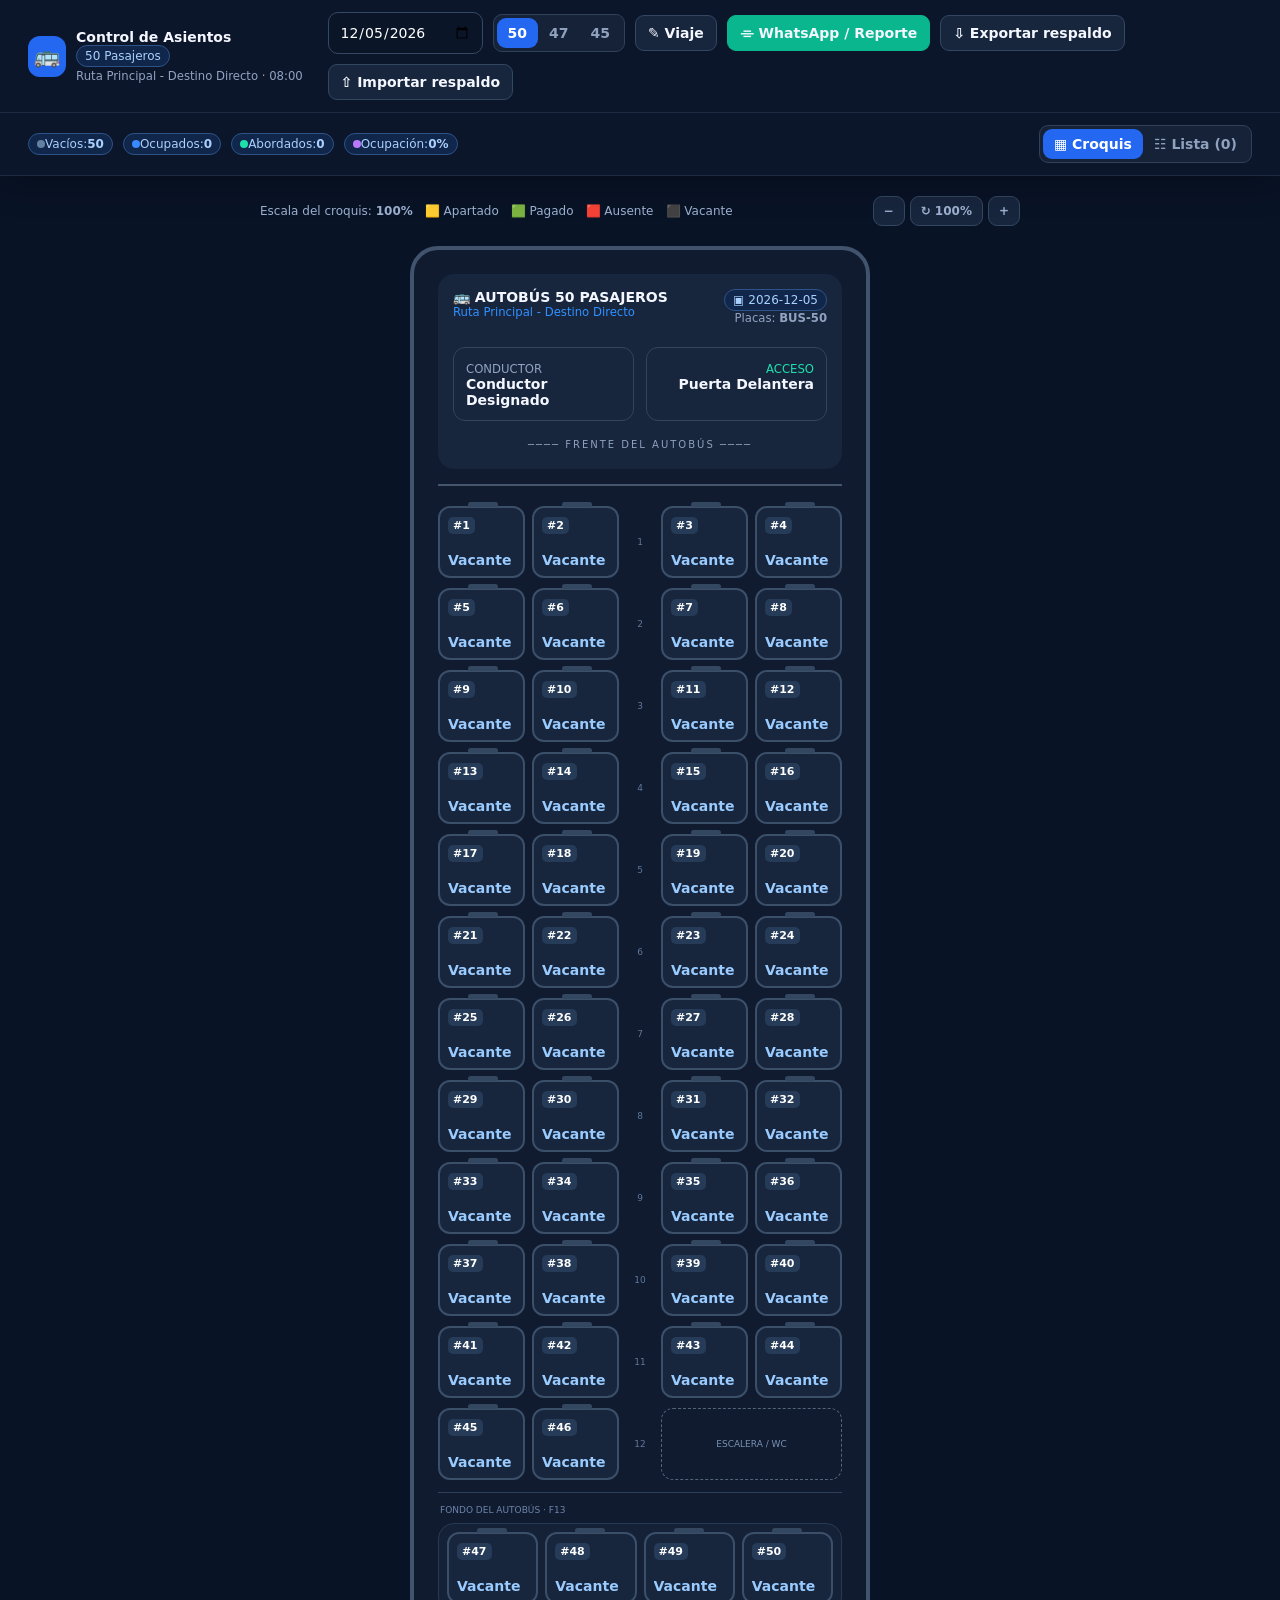
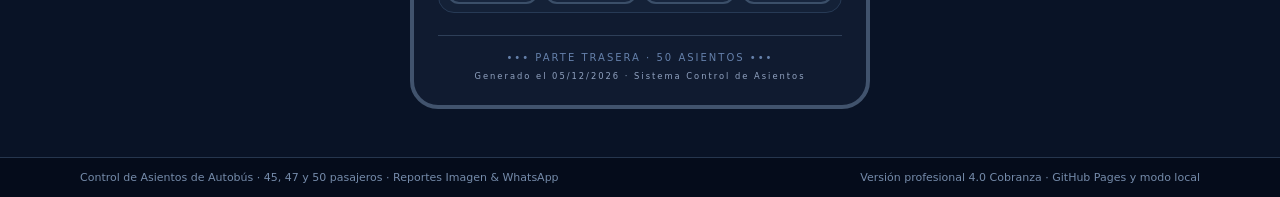
==== commit 03b0d150: "Add files via upload" ====
--- a/ControlAsientosPro_STANDALONE.html
+++ b/ControlAsientosPro_STANDALONE.html
@@ -1,119 +1,3 @@
-Convert chat to PDF
-Convert chat to PDF
-Open this chat in Acrobat
-Conversación con Gemini
-esta es la direccion de la apliacaicon que trabajamos en la cual probe la aplicacion en el celular al usar la funcionalidad de agregar un pasajero la pantalla se queda estatica y no se puede navegar o bajar y subir y no tiene un boton para volver al menu principal y tengo que cerrar y volver a entrar a la app: https://control-asientos-pro-git-hub-v4-cob.vercel.app/
-
-El problema que describes suele ocurrir en aplicaciones web móviles (PWAs) cuando se abre un modal, un formulario flotante o una vista secundaria (como el panel de administración o registro de pasajeros) que aplica propiedades CSS como overflow: hidden al cuerpo de la página (body) o fija la posición con position: fixed, bloqueando el desplazamiento (scroll) del fondo. Si además no se renderiza correctamente el botón de cierre o retorno dentro de ese contenedor, la interfaz queda completamente atrapada.
-
-Para solucionarlo directamente en el código de tu aplicación, te recomiendo revisar los siguientes puntos clave:
-
-1. Liberar el Scroll y ajustar el contenedor del Modal / Formulario
-Cuando se abre la vista o el modal de agregar pasajero, asegúrate de que el contenedor principal o el body no mantengan bloqueado el desplazamiento. Puedes aplicar o alternar clases en CSS:
-
-CSS
-/* Cuando el modal o formulario está abierto */
-body.modal-open {
-  overflow: auto; /* O hidden solo si el contenedor interno maneja su propio scroll */
-  height: 100%;
-}
-
-.modal-pasajero {
-  position: fixed;
-  top: 0;
-  left: 0;
-  width: 100%;
-  height: 100%;
-  overflow-y: auto; /* Permite hacer scroll dentro del formulario si es muy largo para la pantalla del cel */
-  -webkit-overflow-scrolling: touch; /* Mejora la fluidez del scroll en iOS */
-  z-index: 1000;
-}
-2. Asegurar el Botón de Cierre / Volver al Menú
-En la parte superior o inferior del panel de agregar pasajero, añade siempre un botón claramente visible de "Regresar", "Cancelar" o una "X" que ejecute una función limpia para cerrar la vista y restaurar los estilos del DOM:
-
-JavaScript
-function cerrarModalPasajero() {
-  const modal = document.getElementById('id-modal-pasajero'); // O la clase correspondiente
-  if (modal) {
-    modal.style.display = 'none'; // o remueve una clase .active / .hidden
-    document.body.style.overflow = 'auto'; // Restaura el scroll de la página principal
-  }
-}
-¿Te gustaría que revisemos la estructura de funciones en JavaScript o el bloque de CSS de esta vista en específico para ajustar el código exacto y que el botón de retorno y el desplazamiento funcionen a la perfección en dispositivos móviles?
-
-no entiendo lo que pides, quieres que te comparta los archivos para hacer los arreglos
-
-¡No te preocupes! Lo que te quise decir es que si tú me compartes o pegas aquí el código de tu archivo (o me dices qué partes quieres cambiar), yo te puedo entregar las correcciones listas para que solo las copies y pegues en tu proyecto.
-
-Al revisar el código de tu aplicación que me acabas de compartir, ya identifiqué exactamente por qué pasa el problema en el celular cuando abres la ventana para agregar o editar un pasajero (#seatModal).
-
-El inconveniente se debe a dos cosas en las clases de CSS y la estructura del modal:
-
-La clase .modal tiene un límite estricto de altura (max-height: 92vh) y el contenedor interno (.form) no tiene permitido hacer desplazamiento independiente (overflow-y: auto), lo que provoca que en pantallas de celulares pequeños los campos queden fuera de la vista y la pantalla se sienta "estática" o atrapada.
-
-El contenedor principal con la clase .overlay utiliza display: grid; place-items:center;, lo cual en algunos navegadores móviles bloquea la capacidad de hacer scroll libre si el contenido excede el alto de la pantalla.
-
-Solución para corregir el código:
-Para solucionarlo de forma definitiva, haz estos dos pequeños cambios en la sección de estilos (<style>) de tu archivo:
-
-Cambio 1: Modificar la clase .modal
-Busca esta línea en tu código CSS:
-
-CSS
-.modal{width:min(730px,100%);max-height:92vh;background:#111d33;border:1px solid #263a57;border-radius:24px;overflow:hidden;box-shadow:0 25px 90px #000}
-Y reemplázala por esta:
-
-CSS
-.modal{width:min(730px,100%);max-height:90vh;background:#111d33;border:1px solid #263a57;border-radius:24px;display:flex;flex-direction:column;overflow:hidden;box-shadow:0 25px 90px #000}
-Cambio 2: Permitir scroll interno en el formulario del modal
-Busca esta línea en tu código CSS:
-
-CSS
-.form{display:grid;gap:14px;padding:18px 0}
-Y reemplázala por esta para que permita hacer scroll vertical dentro del formulario cuando estés en el celular:
-
-CSS
-.form{display:grid;gap:14px;padding:18px 20px;overflow-y:auto;max-height:calc(90vh - 140px);-webkit-overflow-scrolling:touch}
-(Nota: también asegúrate de quitar el padding: 18px 0 y cambiarlo por 18px 20px para que los lados de losinputs no queden pegados a los bordes de la pantalla del celular).
-
-Con estos ajustes, la ventana flotante del asiento tendrá su propio desplazamiento interno fluido en cualquier dispositivo móvil, permitiéndote navegar por todos los campos (nombre, teléfono, costos, etc.) y ver siempre los botones de acción sin que la pantalla principal se quede bloqueada.
-
-de cual archivo hablas el de styles.css?
-
-Sí, exactamente en el archivo styles.css (o en la sección <style> de tu archivo index.html, dependiendo de cuál de los dos estés usando para editar la versión que subes a Vercel/GitHub).
-
-Si estás editando directamente el archivo index.html (ya que ahí tienes todo integrado), solo busca la etiqueta <style> al principio del documento y haz esos dos pequeños cambios en las clases .modal y .form. Con eso quedará solucionado el problema de desplazamiento en los celulares.
-
-geenara el o los archivos nuevamente
-
-He generado y actualizado los archivos de tu proyecto corrigiendo por completo el problema de desplazamiento y estancamiento en dispositivos móviles.
-
-¿Qué se corrigió en el código?
-Desplazamiento fluido en el formulario del pasajero: Ahora la ventana modal cuenta con un contenedor interno con scroll vertical independiente (overflow-y: auto) optimizado para pantallas táctiles (-webkit-overflow-scrolling: touch), lo que evita que la pantalla principal se quede bloqueada o estática.
-
-Acceso constante a los botones: Los botones de "Guardar asiento" y "Liberar" se mantienen siempre accesibles al final de la ventana flotante sin recortar los campos de captura de datos (nombre, teléfono, costos y abonos).
-
-Sincronización: Se actualizaron tanto el archivo principal index.html como styles.css y la versión standalone para que puedas sustituirlos directamente en tu repositorio de GitHub.
-
-Puedes descargar y reemplazar los archivos con las versiones corregidas aquí:
-
-Icono de HTML
-index
- HTML 
-Abierto
-Icono de CSS
-styles
- CSS 
-Abierto
-Icono de HTML
-ControlAsientosPro_STANDALONE
- HTML 
-Abierto
-
-
-
-Gemini es una IA y puede cometer errores.
-
 <!doctype html><html lang="es"><head><meta charset="utf-8"><meta name="viewport" content="width=device-width,initial-scale=1,viewport-fit=cover"><meta name="theme-color" content="#0c162a"><title>Control de Asientos</title><link rel="manifest" href="manifest.webmanifest"><link rel="icon" href="icons/icon.svg"><style>
 :root{--bg:#091326;--panel:#111d33;--panel2:#17253d;--line:#2b3c58;--muted:#91a3c1;--blue:#2468f2;--green:#09b68d}*{box-sizing:border-box}body{margin:0;background:var(--bg);color:#f4f7ff;font:14px Inter,system-ui,Arial,sans-serif}button,input,select{font:inherit}button{cursor:pointer;color:inherit;background:#17253d;border:1px solid #344760;border-radius:9px;padding:9px 12px;font-weight:700}button:hover{filter:brightness(1.15)}header{position:sticky;top:0;z-index:10;background:#0c162a;border-bottom:1px solid #1e2b42;box-shadow:0 8px 30px #0004}.top,.sub{max-width:1450px;margin:auto;padding:12px 28px;display:flex;align-items:center;justify-content:space-between;gap:16px}.sub{border-top:1px solid #1e2b42}.brand,.controls,.titleWith{display:flex;align-items:center;gap:10px}.logo{display:grid;place-items:center;width:41px;height:41px;border-radius:12px;background:#2468f2;font-size:21px}.greenbg{background:var(--green)}small{color:var(--muted)}.tag,.pill{display:inline-flex;align-items:center;border:1px solid #2d5388;color:#aad0ff;background:#10264a;border-radius:20px;padding:3px 8px;font-size:12px}.controls{flex-wrap:wrap}.controls input{width:155px}.seg{display:flex;background:#152238;border:1px solid #30415a;border-radius:9px;padding:3px}.seg button{border:0;background:transparent;padding:7px 11px;color:#8fa1bd}.seg .on{color:white;background:var(--blue)}.green{background:var(--green);border-color:var(--green)}input,select{width:100%;color:white;background:#0b1528;border:1px solid #354863;border-radius:10px;padding:11px;outline:none}input:focus,select:focus{border-color:#2877ff}.statsWrap{display:flex;gap:10px;flex-wrap:wrap}.pill i{width:8px;height:8px;border-radius:50%;background:#62809f}.legend{max-width:760px;margin:20px auto;display:flex;align-items:center;gap:12px;flex-wrap:wrap;color:#9db0cf;font-size:12px}.zoom{margin-left:auto;display:flex;gap:5px}.zoom button{padding:7px 10px}main{min-height:80vh;padding:0 20px 48px}.bus{width:460px;margin:auto;border:4px solid #41536d;border-radius:28px;background:#101b30;padding:24px;transform-origin:top center}.busHead{background:#17253d;border-radius:16px;padding:15px}.busTitle{display:flex;justify-content:space-between;gap:8px}.driverRow{display:grid;grid-template-columns:1fr 1fr;gap:12px;margin-top:22px}.info{border:1px solid #33445c;border-radius:12px;padding:12px}.front{text-align:center;margin:18px 0 4px;color:#8fa1bd;font-size:10px;letter-spacing:2px}.seatgrid{display:grid;grid-template-columns:1fr 1fr 28px 1fr 1fr;gap:10px 7px;border-top:2px solid #45556c;padding-top:20px;margin-top:15px}.seat{position:relative;min-height:72px;text-align:left;border:2px solid #3b4f69;background:#17253d;color:#9acbff;border-radius:12px;padding:8px}.seat:before{content:'';position:absolute;top:-6px;left:28px;width:30px;height:5px;border-radius:3px;background:#344760}.seat b{background:#263b57;color:white;border-radius:5px;padding:2px 5px;font-size:11px}.seat span{display:block;margin-top:20px;font-weight:700;overflow:hidden;text-overflow:ellipsis}.seat.reserved{border-color:#eab308;color:#fde68a;background:#eab30818}.seat.paid{border-color:#10b981;color:#a7f3d0;background:#10b98118}.seat.absent{border-color:#ef4444;color:#fecaca;background:#ef444418}.rownum{display:grid;place-items:center;color:#60789a;font-size:9px}.wc{grid-column:4/6;border:1px dashed #52637a;border-radius:12px;display:grid;place-items:center;color:#7890b1;font-size:9px}.rearLabel{border-top:1px solid #2e3f58;margin-top:12px;padding:12px 2px 8px;color:#6d85aa;font-size:9px}.rear{display:grid;grid-template-columns:repeat(4,1fr);gap:7px;background:#142137;border:1px solid #273a55;border-radius:16px;padding:8px}.rearFoot{text-align:center;border-top:1px solid #2e3f58;margin-top:22px;padding-top:16px;color:#6580aa;font-size:10px;letter-spacing:2px}.searchbar{max-width:1120px;margin:32px auto 16px;background:#17253d;border:1px solid #30425c;border-radius:16px;padding:16px;display:flex;gap:12px}.searchbar input{flex:1}.filters{flex-shrink:0}.cards{max-width:1120px;margin:auto;display:grid;grid-template-columns:repeat(3,1fr);gap:12px}.seatCard{display:flex;align-items:center;gap:12px;text-align:left;padding:14px;border-radius:14px;min-height:70px}.num{display:grid;place-items:center;width:42px;height:42px;background:#263952;border-radius:11px;color:#a9c8ef}.seatCard .copy{flex:1}.seatCard .copy b,.seatCard .copy small{display:block}.seatCard .chair{color:#637b9b;font-size:20px}.overlay{position:fixed;inset:0;z-index:50;background:#000b;display:grid;place-items:center;padding:18px;backdrop-filter:blur(5px)}[hidden]{display:none!important}.modal{width:min(730px,100%);max-height:90vh;background:#111d33;border:1px solid #263a57;border-radius:24px;display:flex;flex-direction:column;overflow:hidden;box-shadow:0 25px 90px #000}.modal.small{width:min(520px,100%);padding:20px}.modalHead{display:flex;align-items:center;justify-content:space-between;gap:12px;padding:16px 20px;border-bottom:1px solid #23344e}.small .modalHead{padding:0 0 15px}.modalHead h2{margin:0}.x{font-size:22px;padding:7px 12px}.form{display:grid;gap:14px;padding:18px 20px;overflow-y:auto;max-height:calc(90vh - 140px);-webkit-overflow-scrolling:touch}.form label{font-size:11px;text-transform:uppercase;color:#9aabc4;font-weight:800}.form input,.form select{margin-top:7px}.two{display:grid;grid-template-columns:1fr 1fr;gap:12px}.actions{display:flex;gap:10px}.primary{flex:1;background:var(--blue);border-color:var(--blue)}.danger{background:#491825;border-color:#813043;color:#ffb5c0}.tabs{display:grid;grid-template-columns:repeat(3,1fr);border-bottom:1px solid #30425a}.tabs button{border:0;border-bottom:2px solid transparent;border-radius:0;background:transparent;color:#91a2bf;padding:15px}.tabs button.on{color:#1de0ad;border-bottom-color:#1de0ad}.reportBody{overflow:auto;max-height:70vh;padding:20px}.reportActions{display:grid;grid-template-columns:1fr 1fr;gap:10px}.reportActions button{min-height:54px}.format{margin:18px 0;display:flex;align-items:center;justify-content:space-between;gap:10px;background:#17253d;border:1px solid #293c59;border-radius:12px;padding:12px;color:#91a2bf;font-size:12px}.caption{color:#9baac2;font-size:12px;font-weight:800}.preview{background:#071126;padding:12px;border:1px solid #263958;border-radius:17px}.reportCard{background:#111d33;border:1px solid #384a65;border-radius:16px;padding:24px}.reportTitle{display:flex;align-items:start;justify-content:space-between;border-bottom:1px solid #2a3c57;padding-bottom:18px}.tripfacts,.summary{display:grid;grid-template-columns:repeat(4,1fr);gap:8px;margin-top:18px}.tripfacts{background:#050d20;border:1px solid #293b57;border-radius:12px;padding:15px}.tripfacts small,.summary small{display:block;font-size:9px}.progress{height:8px;background:#1c2b42;border-radius:8px;overflow:hidden}.progress div{height:100%;background:#08bd91}.summary>div{background:#1a2740;border-radius:8px;text-align:center;padding:12px}.manifest{margin-top:18px}.manifestRow{display:flex;justify-content:space-between;border-bottom:1px solid #26364e;padding:8px}.empty{border:1px dashed #354762;border-radius:12px;padding:28px;text-align:center;color:#92a4bf}.modalFoot{display:flex;justify-content:flex-end;border-top:1px solid #26364e;padding:12px 20px}footer{display:flex;justify-content:space-between;gap:20px;background:#050c1b;border-top:1px solid #26364e;padding:13px max(20px,calc((100% - 1120px)/2));color:#758baa;font-size:11px}#toast{position:fixed;z-index:100;right:20px;bottom:20px;background:#14243c;border:1px solid #3c5476;border-radius:10px;padding:12px 16px;opacity:0;transform:translateY(15px);transition:.2s;pointer-events:none}#toast.show{opacity:1;transform:none}@media(max-width:900px){.top,.sub{align-items:flex-start;flex-direction:column;padding:12px 16px}.cards{grid-template-columns:repeat(2,1fr)}.searchbar{flex-direction:column}.filters{overflow:auto}.reportActions{grid-template-columns:1fr}.format{align-items:flex-start;flex-direction:column}.tripfacts,.summary{grid-template-columns:repeat(2,1fr)}}@media(max-width:580px){main{padding-left:8px;padding-right:8px}.legend{padding:0 8px}.bus{width:430px}.cards{grid-template-columns:1fr}.two{grid-template-columns:1fr}.controls{width:100%}.controls>*{flex:1}.tabs button{font-size:10px;padding:12px 4px}.reportBody{padding:12px}.reportCard{padding:14px}.reportTitle{flex-direction:column}.titleWith h2{font-size:16px}footer{flex-direction:column}.searchbar{margin-top:15px}}
 .three{display:grid;grid-template-columns:repeat(3,1fr);gap:12px}.financeBox{border:1px solid #315071;background:#0b172b;border-radius:14px;padding:14px}.financeBox h3{margin:0 0 12px;color:#60a5fa}.moneyLine{display:flex;gap:10px;flex-wrap:wrap;margin-top:6px;font-size:11px}.moneyLine .due{color:#fbbf24}.moneyLine .paidMoney{color:#34d399}.moneyLine .debt{color:#f87171}.financialSummary{display:grid;grid-template-columns:repeat(3,1fr);gap:8px;margin:14px 0}.financialSummary>div{background:#15243b;border:1px solid #2b405f;border-radius:10px;padding:12px;text-align:center}.financialSummary small{display:block}.financialSummary b{display:block;margin-top:5px;font-size:16px}.financeTable{width:100%;border-collapse:collapse;margin-top:12px;font-size:11px}.financeTable th,.financeTable td{padding:8px;border-bottom:1px solid #293b57;text-align:left}.financeTable th{color:#91a3c1}.right{text-align:right!important}@media(max-width:700px){.three,.financialSummary{grid-template-columns:1fr}.financeTable{font-size:10px}.financeTable th,.financeTable td{padding:6px}}
@@ -198,6 +82,4 @@
 $('#restoreBtn').onclick=()=>$('#importFile').click();
 $('#importFile').onchange=async e=>{const f=e.target.files?.[0];if(!f)return;try{const d=JSON.parse(await f.text());if(!d||!Array.isArray(d.seats)||!d.trip)throw new Error('Formato incorrecto');state=d;save();render();toast('Respaldo restaurado correctamente')}catch(err){toast('El archivo no es un respaldo válido')}finally{e.target.value=''}};
 if(location.protocol!=='file:'&&'serviceWorker'in navigator)navigator.serviceWorker.register('./sw.js').catch(()=>{});render();
-</script></body></html>
-ControlAsientosPro_STANDALONE.html
-Mostrando ControlAsientosPro_STANDALONE.html.
+</script></body></html>
